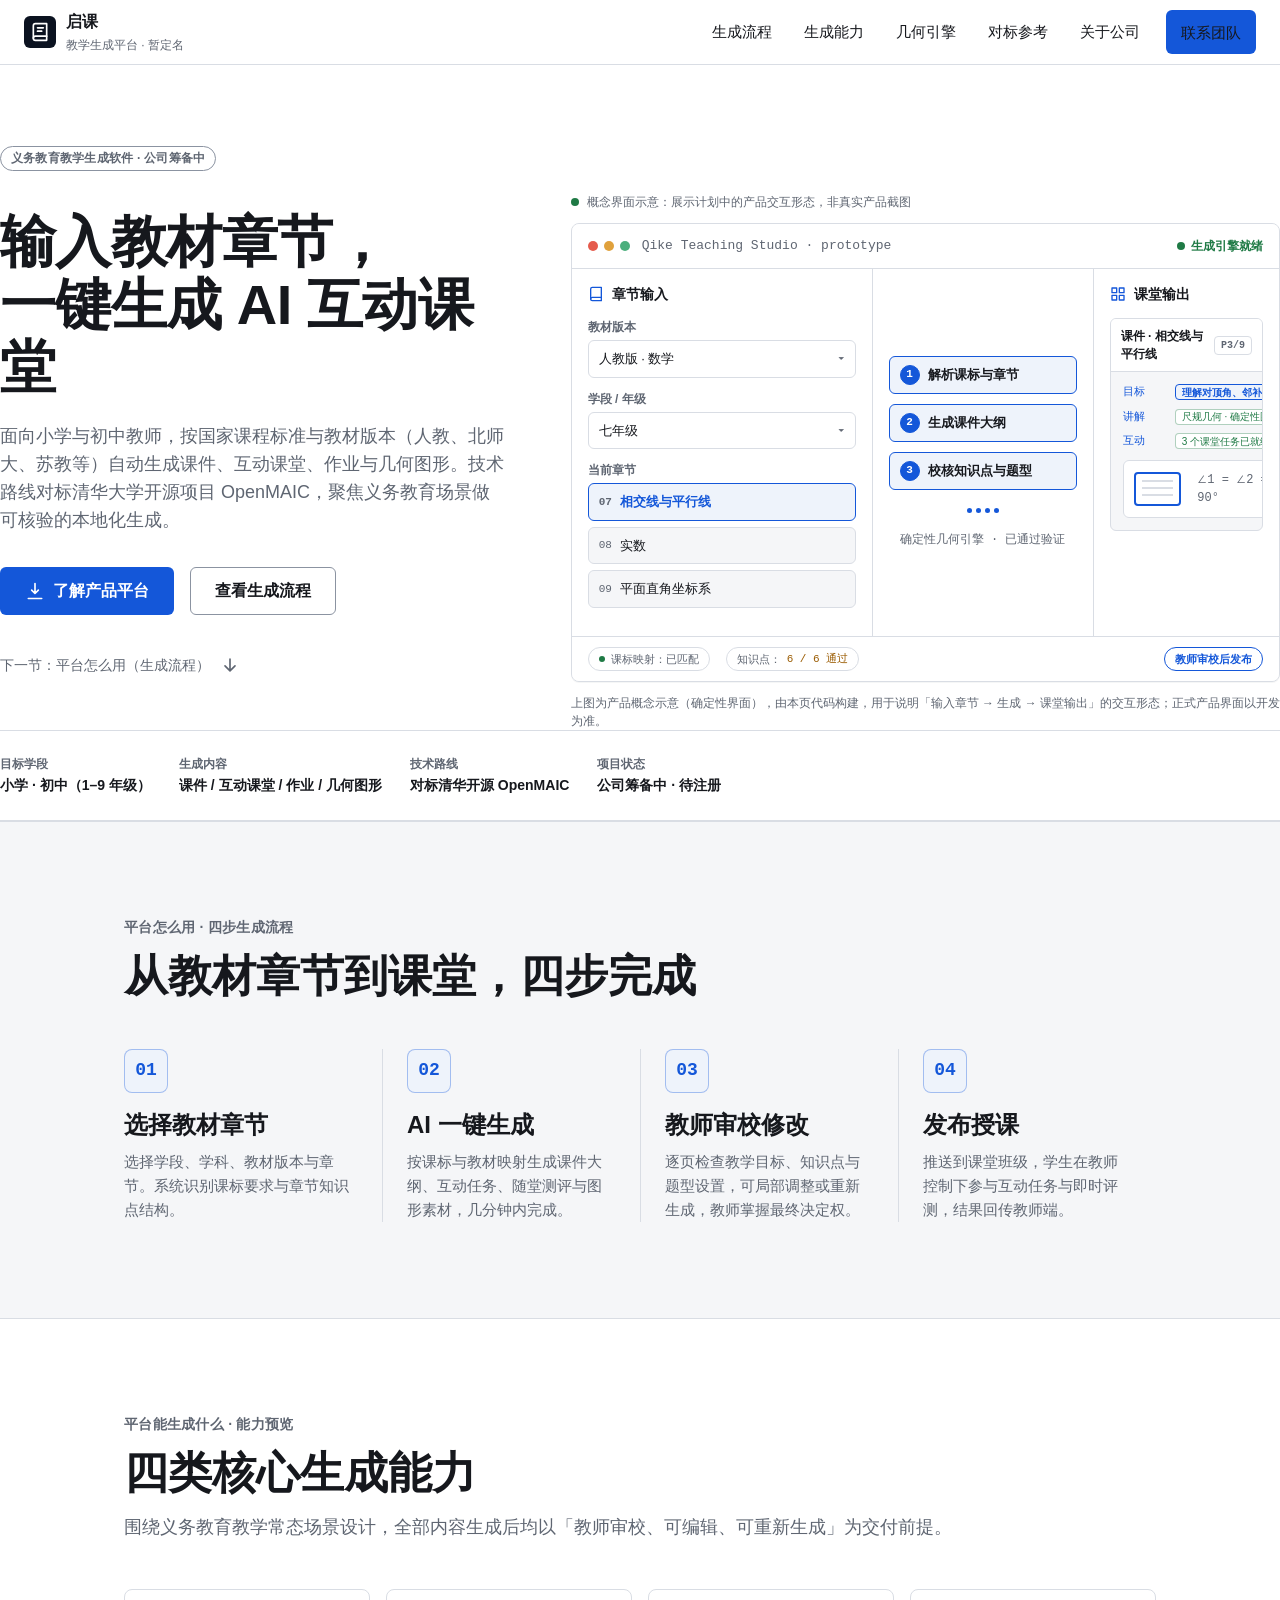
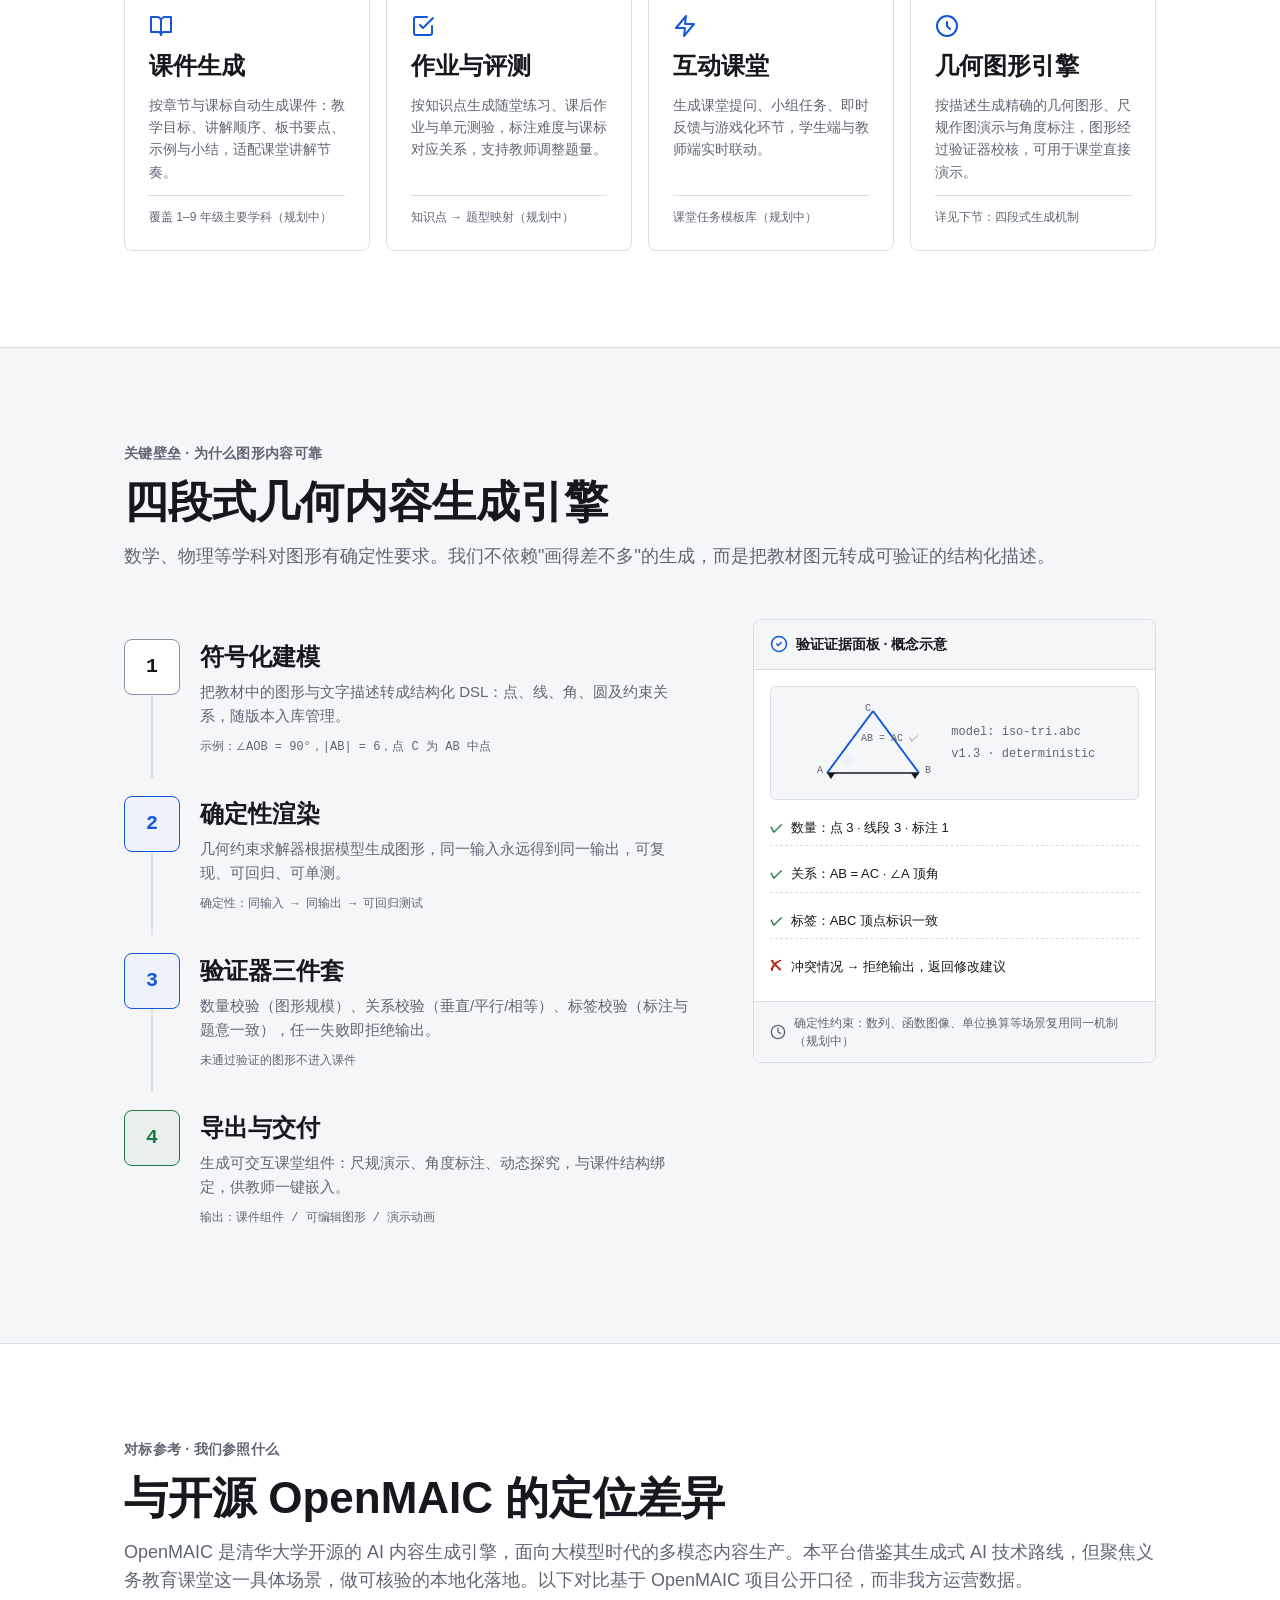
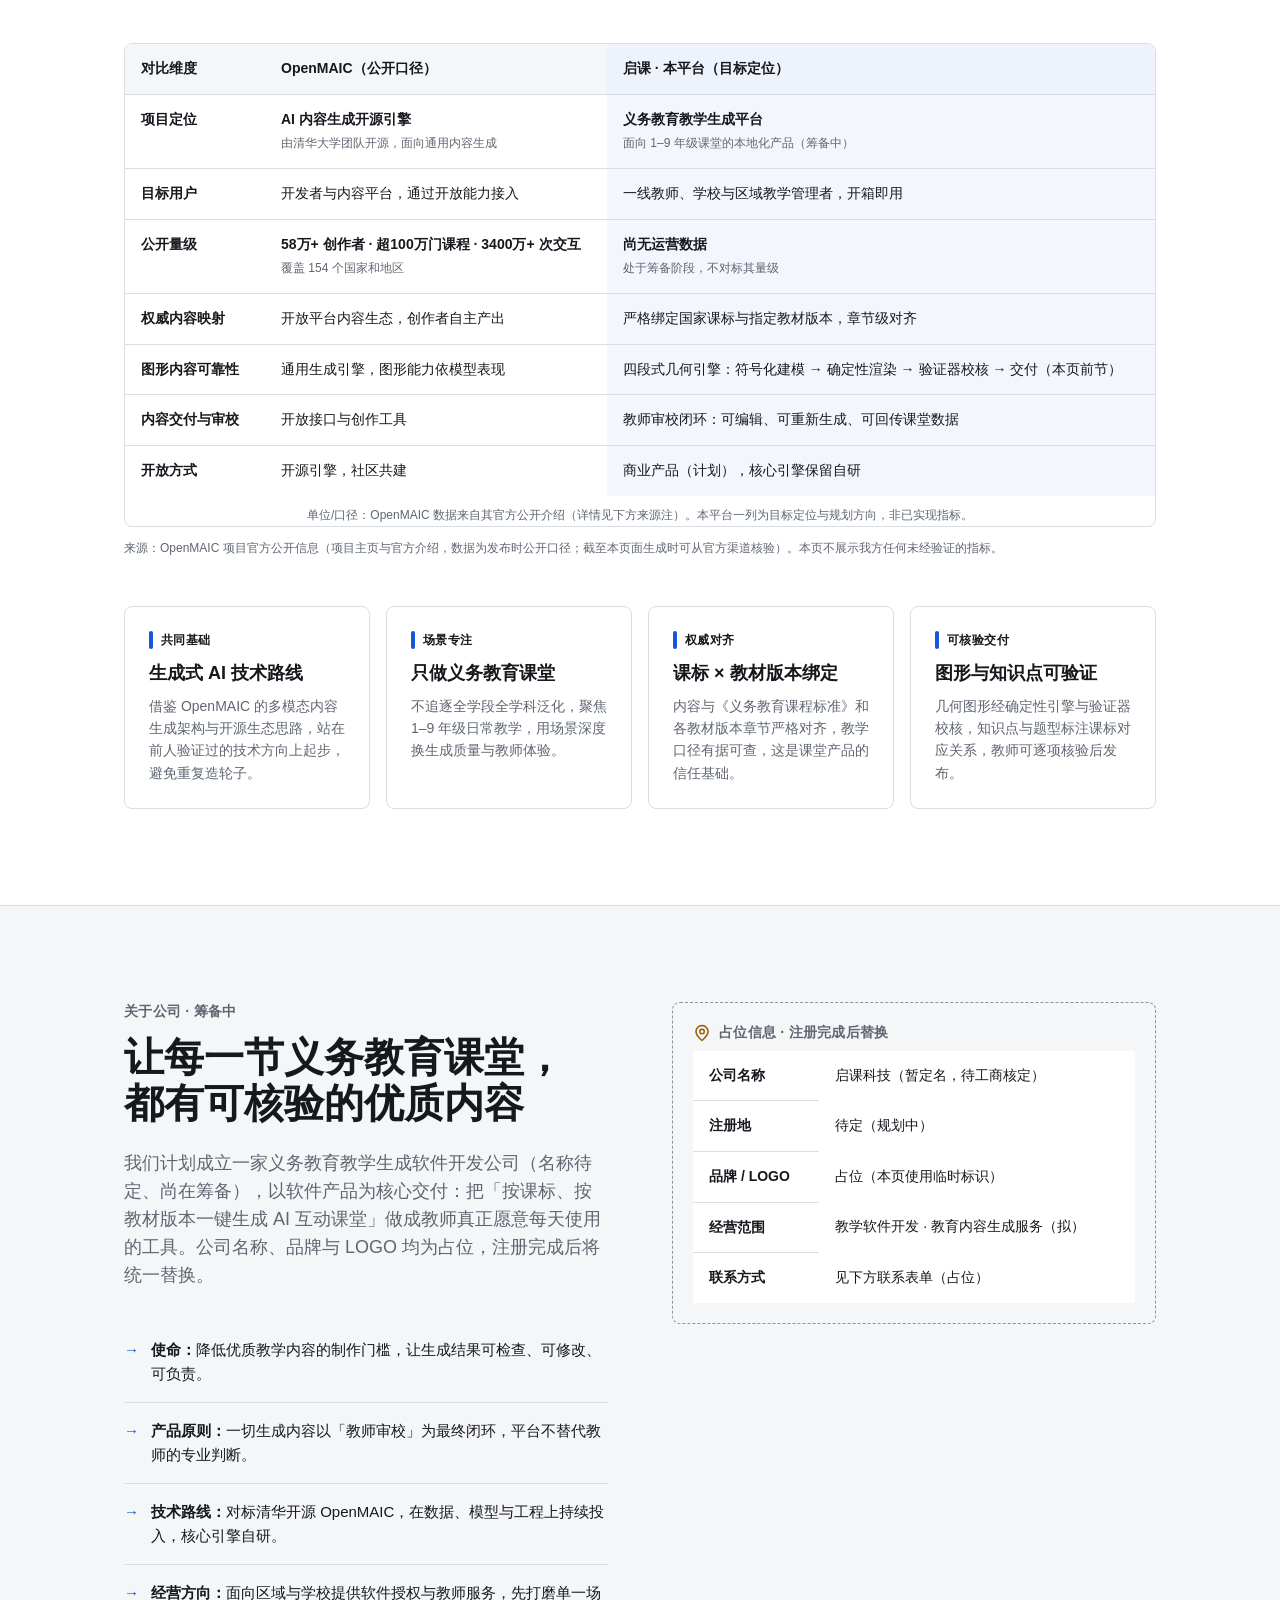
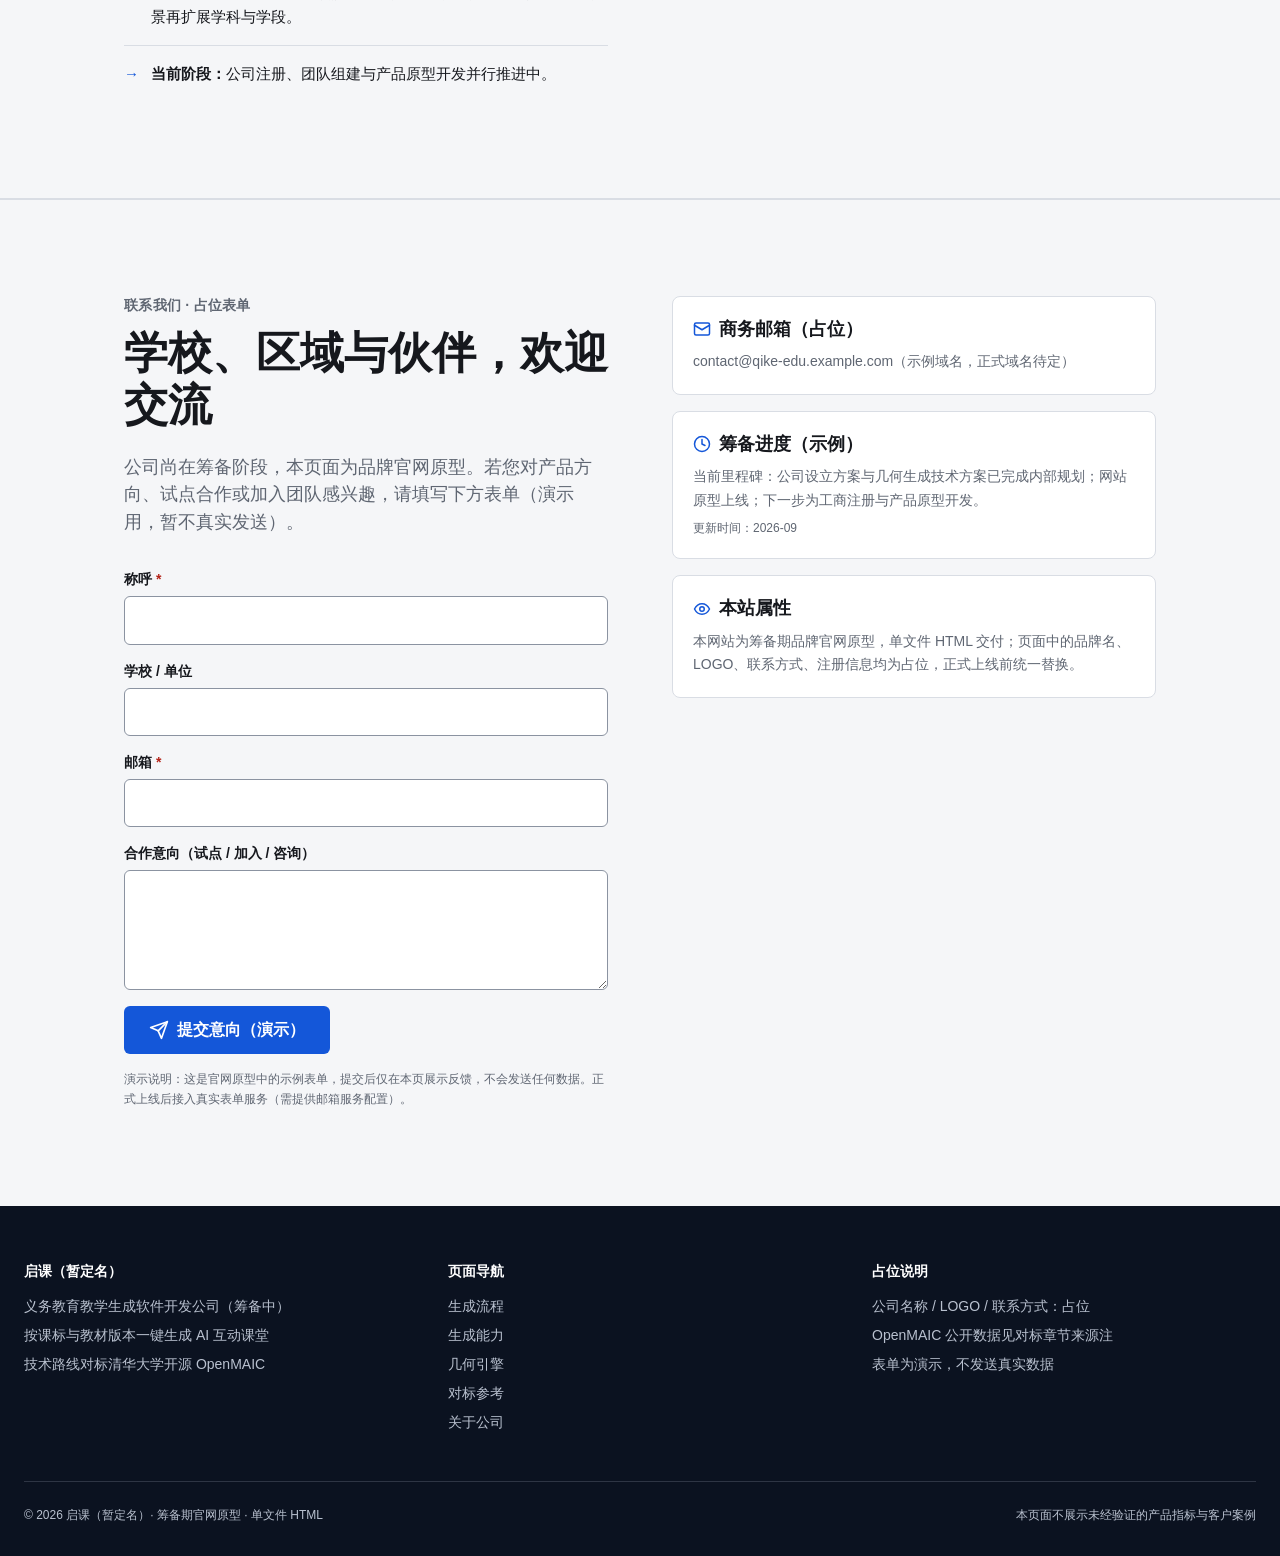
==== index.html @ 5187212c "Add index.html as GitHub Pages entry (website homepage)" ====
<!DOCTYPE html>
<html lang="zh-CN">
<head><meta name="design-suite-artifact-kind" content="website"><meta name="design-suite-delivery-adapter" content="static-export"><meta name="design-suite-delivery-format" content="single-html"><meta name="design-suite-asset-policy" content="inline-base64"><meta name="design-suite-export-mode" content="single-file"><meta name="design-suite-contract-sha256" content="370e5f28b3abedcfe1e6a75d80be99c14decdaf34d7dc1e95ad6c3d7f9c54b37"><script>(function(){var errors=[];window.__DESIGN_SUITE_STATIC_ERRORS__=errors;window.addEventListener("error",function(event){errors.push(event.message||event.type||"error")},true);window.addEventListener("unhandledrejection",function(event){errors.push(String(event.reason||"unhandledrejection"))})})();</script><script data-design-suite-sandbox-shim>(function(){var used=[];window.__DESIGN_SUITE_SANDBOX_VIOLATIONS__=used;function note(api){if(used.indexOf(api)<0)used.push(api)}function memoryStorage(){var map=Object.create(null);function keys(){return Object.keys(map)}return{get length(){return keys().length},key:function(index){var list=keys();return index>=0&&index<list.length?list[index]:null},getItem:function(key){key=String(key);return key in map?map[key]:null},setItem:function(key,value){map[String(key)]=String(value)},removeItem:function(key){delete map[String(key)]},clear:function(){map=Object.create(null)}}}["localStorage","sessionStorage"].forEach(function(name){var store=memoryStorage();try{Object.defineProperty(window,name,{configurable:true,get:function(){note(name);return store}})}catch(error){note(name+":shim-failed")}});var cookie="";try{Object.defineProperty(document,"cookie",{configurable:true,get:function(){note("document.cookie");return cookie},set:function(value){note("document.cookie");var pair=String(value).split(";")[0];if(pair)cookie=cookie?cookie+"; "+pair:pair}})}catch(error){note("document.cookie:shim-failed")}try{Object.defineProperty(window,"indexedDB",{configurable:true,get:function(){note("indexedDB");return null}})}catch(error){note("indexedDB:shim-failed")}})();</script>
<meta charset="utf-8">
<meta name="viewport" content="width=device-width, initial-scale=1">
<meta name="description" content="面向义务教育阶段的教学生成软件公司（筹备中）：按课标与教材版本一键生成 AI 互动课堂与教学内容，对标清华大学开源 OpenMAIC。本页面为公司品牌官网原型。">
<link rel="icon" href="[data-uri]">
<title>启课 · 义务教育教学生成平台（暂定名）</title>
<style>
/* ============================================================
   科技证据风 · Technology Evidence System
   浅色表面 / 深色文字 / 单一行动色 / 4px 刻度 / 圆角<=8px
   ============================================================ */
:root{
  --canvas:#ffffff;
  --canvas-subtle:#f5f6f8;
  --canvas-tint:#eef3fb;
  --canvas-inverse:#0b1220;
  --text:#16181d;
  --text-muted:#5f6672;
  --text-inverse:#ffffff;
  --line:#d9dde4;
  --line-strong:#8b93a1;
  --action:#1457d9;
  --action-hover:#0f47b7;
  --focus:#005fcc;
  --info:#1769aa;
  --success:#1f7a45;
  --danger:#b42318;
  --warning:#9a5b00;
  --reading:720px;
  --content:1080px;
  --wide:1280px;
  --r-sm:4px;
  --r-md:8px;
  --mono:"SFMono-Regular",Consolas,"Liberation Mono",Menlo,monospace;
  --sans:-apple-system,BlinkMacSystemFont,"Segoe UI","PingFang SC","Hiragino Sans GB","Microsoft YaHei","Noto Sans SC",sans-serif;
}
*{box-sizing:border-box;}
html{scroll-behavior:smooth;}
html:focus-within{scroll-behavior:smooth;}
body{
  margin:0;
  font-family:var(--sans);
  font-size:16px;
  line-height:1.5;
  color:var(--text);
  background:var(--canvas);
  letter-spacing:0;
}
body.menu-locked{overflow:hidden;}
img,svg{display:block;max-width:100%;}
a{color:var(--action);text-decoration:underline;text-underline-offset:3px;}
a:hover{color:var(--action-hover);}
:focus-visible{outline:3px solid var(--focus);outline-offset:2px;border-radius:2px;}
.skip-link{
  position:absolute;left:16px;top:-64px;z-index:200;
  background:var(--canvas-inverse);color:var(--text-inverse);
  padding:12px 20px;border-radius:var(--r-sm);
  text-decoration:none;font-size:14px;font-weight:600;
}
.skip-link:focus{top:12px;color:var(--text-inverse);}
.container{width:100%;max-width:var(--content);margin:0 auto;padding:0 24px;}
.container-wide{width:100%;max-width:var(--wide);margin:0 auto;padding:0 24px;}
.container-reading{width:100%;max-width:var(--reading);margin:0 auto;padding:0 24px;}
section{scroll-margin-top:88px;}
.note-tag{
  display:inline-block;font-size:12px;line-height:1.4;font-weight:600;
  color:var(--text-muted);border:1px solid var(--line-strong);
  border-radius:999px;padding:3px 10px;letter-spacing:.02em;
}
h1,h2,h3,h4,p{margin:0;}
h1{font-size:56px;line-height:1.12;font-weight:700;letter-spacing:-.01em;}
h2{font-size:44px;line-height:1.16;font-weight:700;}
h3{font-size:24px;line-height:1.3;font-weight:600;}
h4{font-size:18px;line-height:1.4;font-weight:600;}
.lead{font-size:18px;line-height:1.55;color:var(--text-muted);}
.label{font-size:14px;line-height:1.4;font-weight:600;color:var(--text-muted);letter-spacing:.02em;}
.meta{font-size:14px;line-height:1.5;color:var(--text-muted);}
.footnote{font-size:12px;line-height:1.65;color:var(--text-muted);}
.section-head{margin-bottom:48px;}
.section-head .label{margin-bottom:12px;display:block;}
.btn{
  display:inline-flex;align-items:center;justify-content:center;gap:8px;
  min-height:48px;padding:12px 24px;border-radius:6px;
  font-size:16px;font-weight:600;line-height:1;
  text-decoration:none;cursor:pointer;border:1.5px solid transparent;
  transition:background-color .15s ease,border-color .15s ease,color .15s ease;
}
.btn-primary{background:var(--action);color:#fff;}
.btn-primary:hover{background:var(--action-hover);color:#fff;}
.btn-secondary{
  background:transparent;color:var(--text);border-color:var(--line-strong);
}
.btn-secondary:hover{border-color:var(--text);background:var(--canvas-subtle);color:var(--text);}
.btn:focus-visible{outline:3px solid var(--focus);outline-offset:2px;}
.btn[disabled]{opacity:.55;cursor:not-allowed;}
.icon{width:20px;height:20px;flex:none;}

/* ---------- 全局导航 ---------- */
.site-header{
  position:sticky;top:0;z-index:100;
  background:rgba(255,255,255,.92);
  border-bottom:1px solid var(--line);
  backdrop-filter:saturate(1.4) blur(6px);
}
.nav-row{display:flex;align-items:center;gap:24px;min-height:64px;}
.brand{display:inline-flex;align-items:center;gap:10px;text-decoration:none;color:var(--text);font-weight:700;font-size:16px;}
.brand-mark{width:32px;height:32px;border-radius:6px;background:var(--canvas-inverse);color:#fff;display:inline-flex;align-items:center;justify-content:center;flex:none;}
.brand .dash{display:block;font-size:12px;color:var(--text-muted);font-weight:500;margin-top:2px;}
.nav-links{display:flex;align-items:center;gap:4px;margin-left:auto;}
.nav-links a{
  display:inline-flex;align-items:center;min-height:44px;padding:0 14px;
  color:var(--text);text-decoration:none;font-size:15px;font-weight:500;border-radius:6px;
}
.nav-links a:hover{background:var(--canvas-subtle);color:var(--text);}
.nav-links a.current{color:var(--action);font-weight:600;}
.nav-cta{margin-left:8px;}
.nav-burger{
  display:none;margin-left:auto;width:44px;height:44px;align-items:center;justify-content:center;
  border:1px solid var(--line-strong);border-radius:6px;background:var(--canvas);cursor:pointer;
}
.nav-burger[aria-expanded="true"]{background:var(--canvas-subtle);}

/* ---------- Hero ---------- */
.hero{background:var(--canvas);border-bottom:1px solid var(--line);}
.hero-band{padding:80px 0 24px;}
.hero-kicker{margin-bottom:20px;}
.hero-grid{display:grid;grid-template-columns:minmax(0,5fr) minmax(0,7fr);gap:64px;align-items:start;}
.hero-copy h1{margin:20px 0 24px;}
.hero-copy .lead{max-width:540px;margin-bottom:32px;}
.hero-actions{display:flex;flex-wrap:wrap;gap:16px;margin-bottom:40px;}
.hero-next{
  display:flex;align-items:center;gap:10px;
  color:var(--text-muted);text-decoration:none;font-size:14px;font-weight:500;
}
.hero-next:hover{color:var(--action);}
.hero-next .icon{transition:transform .15s ease;}
.hero-next:hover .icon{transform:translateY(2px);}
.hero-facts{display:flex;flex-wrap:wrap;gap:12px 28px;padding-top:24px;border-top:1px solid var(--line);}
.fact-item .fact-k{font-size:12px;color:var(--text-muted);font-weight:600;}
.fact-item .fact-v{font-size:14px;font-weight:600;margin-top:2px;}

/* ---------- 概念工作台 ---------- */
.product-proof{margin-top:48px;}
.proof-note{
  display:flex;align-items:center;gap:8px;margin-bottom:12px;
  font-size:12px;color:var(--text-muted);
}
.proof-note .dot{width:8px;height:8px;border-radius:50%;background:var(--success);flex:none;}
.workbench{
  border:1px solid var(--line);border-radius:8px;overflow:hidden;
  background:var(--canvas-subtle);box-shadow:0 1px 0 rgba(22,24,29,.04);
}
.wb-titlebar{
  display:flex;align-items:center;gap:12px;padding:12px 16px;
  background:var(--canvas);border-bottom:1px solid var(--line);
}
.wb-dots{display:flex;gap:6px;}
.wb-dots i{width:10px;height:10px;border-radius:50%;background:var(--line);}
.wb-dots i:first-child{background:#e55b4c;}
.wb-dots i:nth-child(2){background:#e0a13c;}
.wb-dots i:nth-child(3){background:#4caf7d;}
.wb-title{font-size:13px;color:var(--text-muted);font-family:var(--mono);}
.wb-status{margin-left:auto;display:inline-flex;align-items:center;gap:6px;font-size:12px;font-weight:600;color:var(--success);}
.wb-status .dot{width:8px;height:8px;border-radius:50%;background:var(--success);}
.wb-body{display:grid;grid-template-columns:minmax(0,300px) minmax(0,220px) minmax(0,1fr);gap:1px;background:var(--line);}
.wb-pane{background:var(--canvas);padding:16px;min-width:0;}
.wb-pane h4{font-size:14px;margin-bottom:14px;display:flex;align-items:center;gap:8px;}
.wb-pane h4 .icon{width:16px;height:16px;color:var(--action);}
.field{margin-bottom:12px;}
.field label{display:block;font-size:12px;font-weight:600;color:var(--text-muted);margin-bottom:4px;}
.field .box{
  display:flex;align-items:center;justify-content:space-between;gap:8px;
  border:1px solid var(--line);border-radius:6px;padding:8px 10px;
  font-size:13px;background:var(--canvas);
}
.field .box .chev{color:var(--text-muted);font-family:var(--mono);}
.list-fill{display:flex;flex-direction:column;gap:6px;}
.list-fill .item{
  border:1px solid var(--line);border-radius:6px;padding:8px 10px;
  font-size:13px;display:flex;align-items:center;gap:8px;background:var(--canvas-subtle);
}
.list-fill .item.active{border-color:var(--action);background:var(--canvas-tint);font-weight:600;color:var(--action);}
.list-fill .item .num{font-family:var(--mono);font-size:11px;color:var(--text-muted);}
.wb-center{display:flex;flex-direction:column;justify-content:center;gap:10px;}
.gen-step{display:flex;align-items:center;gap:8px;font-size:13px;border:1.5px dashed var(--line-strong);border-radius:6px;padding:8px 10px;color:var(--text-muted);}
.gen-step.active{border-style:solid;border-color:var(--action);background:var(--canvas-tint);color:var(--text);font-weight:600;}
.gen-step .k{width:20px;height:20px;border-radius:50%;background:var(--canvas);border:1px solid var(--line-strong);display:inline-flex;align-items:center;justify-content:center;font-size:11px;font-family:var(--mono);flex:none;}
.gen-step.active .k{background:var(--action);border-color:var(--action);color:#fff;}
.gen-pulse{
  display:flex;align-items:center;justify-content:center;gap:4px;padding:8px 0;
}
.gen-pulse i{width:5px;height:5px;border-radius:50%;background:var(--action);animation:pl 1.2s infinite ease-in-out;}
.gen-pulse i:nth-child(2){animation-delay:.15s;}
.gen-pulse i:nth-child(3){animation-delay:.3s;}
.gen-pulse i:nth-child(4){animation-delay:.45s;}
@keyframes pl{0%,80%,100%{opacity:.25;transform:scale(.8);}40%{opacity:1;transform:scale(1.1);}}
.gen-spec{font-size:12px;color:var(--text-muted);display:flex;align-items:center;gap:6px;justify-content:center;font-family:var(--mono);}
.slide-card{border:1px solid var(--line);border-radius:6px;overflow:hidden;background:var(--canvas-subtle);}
.slide-head{display:flex;align-items:center;gap:8px;padding:8px 10px;border-bottom:1px solid var(--line);background:var(--canvas);font-size:12px;font-weight:600;}
.slide-head .tag{font-size:10px;font-family:var(--mono);color:var(--text-muted);border:1px solid var(--line);border-radius:4px;padding:1px 6px;margin-left:auto;}
.slide-body{padding:12px;display:grid;gap:8px;}
.slide-row{display:flex;align-items:center;gap:8px;font-size:12px;}
.slide-row .p{font-family:var(--mono);font-size:11px;color:var(--action);width:44px;flex:none;}
.slide-bar{flex:1;height:16px;border-radius:4px;display:flex;align-items:center;padding:0 6px;font-size:10px;color:var(--text-muted);border:1px solid var(--line);background:var(--canvas);overflow:hidden;white-space:nowrap;text-overflow:ellipsis;}
.slide-bar.ok{color:var(--success);border-color:rgba(31,122,69,.35);}
.slide-bar.act{border-color:var(--action);color:var(--action);font-weight:600;background:var(--canvas-tint);}
.slide-fig{margin-top:2px;border:1px solid var(--line);background:var(--canvas);border-radius:6px;padding:10px;display:flex;align-items:center;justify-content:center;gap:16px;}
.slide-fig .prim{width:52px;height:34px;border:2px solid var(--action);border-radius:4px;position:relative;}
.slide-fig .prim::after{content:"";position:absolute;left:6px;top:6px;right:6px;height:2px;background:var(--line);box-shadow:0 7px 0 var(--line),0 14px 0 var(--line);}
.slide-fig .angle{color:var(--text-muted);font-size:12px;font-family:var(--mono);}
.wb-foot{
  display:flex;align-items:center;gap:16px;padding:10px 16px;background:var(--canvas);
  border-top:1px solid var(--line);font-size:12px;color:var(--text-muted);
}
.wb-foot .pill{display:inline-flex;align-items:center;gap:6px;border:1px solid var(--line);border-radius:999px;padding:3px 10px;font-size:11px;}
.wb-foot .pill .ok-dot{width:6px;height:6px;border-radius:50%;background:var(--success);}
.wb-foot .pill .warn{color:var(--warning);font-family:var(--mono);}
.wb-foot .grow{flex:1;}
.proof-caption{margin-top:12px;font-size:12px;color:var(--text-muted);}

/* ---------- 通用 band ---------- */
.band{padding:96px 0;}
.band-subtle{background:var(--canvas-subtle);border-top:1px solid var(--line);border-bottom:1px solid var(--line);}
.band-inverse{background:var(--canvas-inverse);color:var(--text-inverse);}
.band-inverse .label,.band-inverse .meta,.band-inverse .lead,.band-inverse .footnote{color:#b9c1cf;}
.band-inverse h2{color:#fff;}

/* ---------- 工作流 ---------- */
.steps{display:grid;grid-template-columns:repeat(4,minmax(0,1fr));gap:0;counter-reset:step;}
.step{
  position:relative;padding:0 24px;border-left:1px solid var(--line);
}
.step:first-child{border-left:none;padding-left:0;}
.step .step-num{
  display:inline-flex;align-items:center;justify-content:center;
  width:44px;height:44px;border-radius:8px;background:var(--canvas-tint);
  border:1px solid rgba(20,87,217,.35);color:var(--action);
  font-size:18px;font-weight:700;font-family:var(--mono);margin-bottom:16px;
}
.step h3{margin:0 0 10px;}
.step p{margin:0;color:var(--text-muted);font-size:15px;line-height:1.6;}
.step-arrow{display:none;}

/* ---------- 能力卡 ---------- */
.cards{display:grid;grid-template-columns:repeat(4,minmax(0,1fr));gap:16px;}
.card{
  border:1px solid var(--line);border-radius:8px;background:var(--canvas);
  padding:24px;display:flex;flex-direction:column;gap:12px;
}
.card .icon{width:24px;height:24px;color:var(--action);}
.card h3{margin:0;}
.card p{margin:0;font-size:14px;line-height:1.6;color:var(--text-muted);flex:1;}
.card .card-meta{font-size:12px;color:var(--text-muted);border-top:1px solid var(--line);padding-top:12px;}

/* ---------- 几何引擎 ---------- */
.engine-grid{display:grid;grid-template-columns:minmax(0,7fr) minmax(0,5fr);gap:64px;align-items:start;}
.pipeline{display:flex;flex-direction:column;gap:0;}
.pipe{
  position:relative;display:grid;grid-template-columns:56px minmax(0,1fr);gap:20px;
  padding:20px 0;
}
.pipe::before{content:"";position:absolute;left:27px;top:56px;bottom:-2px;width:2px;background:var(--line);}
.pipe:last-child::before{display:none;}
.pipe .pn{
  width:56px;height:56px;border-radius:8px;background:var(--canvas);
  border:1.5px solid var(--line-strong);display:inline-flex;align-items:center;justify-content:center;
  font-size:20px;font-weight:700;font-family:var(--mono);color:var(--text);z-index:1;
}
.pipe .pn.ok{border-color:var(--success);color:var(--success);background:rgba(31,122,69,.06);}
.pipe .pn.sys{border-color:var(--action);color:var(--action);background:var(--canvas-tint);}
.pipe h3{margin:2px 0 8px;}
.pipe p{margin:0;color:var(--text-muted);font-size:15px;line-height:1.6;max-width:520px;}
.pipe .pipe-meta{margin-top:10px;font-size:12px;color:var(--text-muted);font-family:var(--mono);}
.evidence-panel{
  border:1px solid var(--line);border-radius:8px;overflow:hidden;background:var(--canvas);
}
.evidence-panel .ep-head{
  display:flex;align-items:center;gap:8px;padding:14px 16px;border-bottom:1px solid var(--line);
  background:var(--canvas-subtle);font-size:14px;font-weight:600;
}
.evidence-panel .ep-head .icon{width:18px;height:18px;color:var(--action);}
.ep-body{padding:16px;display:flex;flex-direction:column;gap:10px;}
.geo-demo{border:1px solid var(--line);border-radius:6px;background:var(--canvas-subtle);padding:14px;display:flex;align-items:center;justify-content:center;gap:18px;}
.geo-demo svg{flex:none;}
.geo-meta{font-family:var(--mono);font-size:12px;color:var(--text-muted);display:flex;flex-direction:column;gap:4px;}
.geo-check{display:flex;align-items:center;gap:8px;font-size:13px;padding:8px 0;border-bottom:1px dashed var(--line);}
.geo-check:last-child{border-bottom:none;}
.geo-check .ok{color:var(--success);font-weight:700;flex:none;}
.geo-check .ko{color:var(--danger);font-weight:700;flex:none;}
.ep-foot{padding:12px 16px;border-top:1px solid var(--line);background:var(--canvas-subtle);font-size:12px;color:var(--text-muted);display:flex;align-items:center;gap:8px;}

/* ---------- 基准对比 ---------- */
.compare-wrap{overflow-x:auto;border:1px solid var(--line);border-radius:8px;}
.compare{width:100%;border-collapse:collapse;min-width:860px;background:var(--canvas);}
.compare th,.compare td{
  padding:14px 16px;text-align:left;vertical-align:top;
  border-bottom:1px solid var(--line);font-size:14px;line-height:1.55;
}
.compare thead th{background:var(--canvas-subtle);font-weight:600;font-size:14px;}
.compare thead th.col-diff{background:var(--canvas-tint);}
.compare td.dim{font-weight:600;color:var(--text);width:140px;background:var(--canvas-subtle);}
.compare tbody tr:last-child th,.compare tbody tr:last-child td{border-bottom:none;}
.compare td.col-diff{background:rgba(20,87,217,.05);}
.compare .cmp-name{display:block;font-weight:600;margin-bottom:2px;}
.compare .cmp-tag{font-size:12px;color:var(--text-muted);font-weight:500;}
.scroll-hint{display:none;font-size:12px;color:var(--text-muted);margin-top:10px;}
.compare-src{margin-top:12px;}

/* ---------- 差异化四列 ---------- */
.diff-grid{display:grid;grid-template-columns:repeat(4,minmax(0,1fr));gap:16px;margin-top:48px;}
.diff-card{border:1px solid var(--line);border-radius:8px;padding:24px;background:var(--canvas);}
.diff-card .diff-k{font-size:12px;font-weight:700;letter-spacing:.04em;margin-bottom:12px;display:flex;align-items:center;gap:8px;}
.diff-card .diff-k .bar{width:4px;height:18px;border-radius:2px;background:var(--action);}
.diff-card h4{margin:0 0 8px;}
.diff-card p{margin:0;font-size:14px;line-height:1.6;color:var(--text-muted);}

/* ---------- 公司 band ---------- */
.company-band{padding:96px 0;}
.company-grid{display:grid;grid-template-columns:minmax(0,6fr) minmax(0,6fr);gap:64px;}
.company-copy .lead{margin-bottom:32px;}
.pill-list{list-style:none;margin:0;padding:0;display:flex;flex-direction:column;gap:0;}
.pill-list li{
  display:flex;gap:12px;padding:16px 0;border-bottom:1px solid var(--line);
  font-size:15px;line-height:1.6;
}
.pill-list li:last-child{border-bottom:none;}
.pill-list .mark{color:var(--action);font-weight:700;flex:none;}
.pill-list b{font-weight:600;}
.place-box{border:1px dashed var(--line-strong);border-radius:8px;padding:20px;background:var(--canvas-subtle);}
.place-box .label{margin-bottom:8px;display:flex;align-items:center;gap:8px;}
.place-box .icon{width:18px;height:18px;color:var(--warning);}

/* ---------- 联系 ---------- */
.contact-band{background:var(--canvas-subtle);border-top:1px solid var(--line);}
.contact-grid{display:grid;grid-template-columns:minmax(0,6fr) minmax(0,6fr);gap:64px;align-items:start;}
.form{display:flex;flex-direction:column;gap:16px;}
.f-group{display:flex;flex-direction:column;gap:6px;}
.f-group label{font-size:14px;font-weight:600;}
.f-group .req{color:var(--danger);}
.f-group input,.f-group textarea{
  width:100%;font-family:var(--sans);font-size:16px;line-height:1.4;
  padding:12px 14px;border:1.5px solid var(--line-strong);border-radius:6px;
  background:var(--canvas);color:var(--text);min-height:48px;
}
.f-group textarea{min-height:120px;resize:vertical;}
.f-group input:focus,.f-group textarea:focus{outline:none;border-color:var(--focus);box-shadow:0 0 0 3px rgba(0,95,204,.18);}
.f-group .err-msg{display:none;font-size:13px;color:var(--danger);}
.f-group.invalid input,.f-group.invalid textarea{border-color:var(--danger);}
.f-group.invalid .err-msg{display:block;}
.form-status[role="status"]{display:none;padding:14px 16px;border-radius:6px;font-size:14px;font-weight:600;}
.form-status.ok{display:block;background:rgba(31,122,69,.08);border:1px solid rgba(31,122,69,.4);color:var(--success);}
.form-status.err{display:block;background:rgba(180,35,24,.07);border:1px solid rgba(180,35,24,.4);color:var(--danger);}
.contact-aside{display:flex;flex-direction:column;gap:16px;}
.contact-card{border:1px solid var(--line);border-radius:8px;padding:20px;background:var(--canvas);}
.contact-card h4{margin:0 0 8px;display:flex;align-items:center;gap:8px;}
.contact-card .icon{width:18px;height:18px;color:var(--action);}
.contact-card p{margin:0;font-size:14px;color:var(--text-muted);line-height:1.7;}
.contact-card .mono{font-family:var(--mono);color:var(--text);}

/* ---------- footer ---------- */
.site-footer{background:var(--canvas-inverse);color:#b9c1cf;padding:56px 0 32px;font-size:14px;}
.site-footer .f-grid{display:grid;grid-template-columns:repeat(3,minmax(0,1fr));gap:40px;}
.site-footer h4{color:#fff;margin:0 0 14px;font-size:14px;}
.site-footer ul{list-style:none;margin:0;padding:0;display:flex;flex-direction:column;gap:8px;}
.site-footer a{color:#b9c1cf;text-decoration:none;}
.site-footer a:hover{color:#fff;}
.f-bottom{margin-top:48px;padding-top:24px;border-top:1px solid rgba(185,193,207,.2);display:flex;flex-wrap:wrap;gap:12px;justify-content:space-between;font-size:12px;}

/* ---------- 移动菜单 ---------- */
.mobile-menu{
  display:none;position:fixed;inset:64px 0 0 0;z-index:120;
  background:var(--canvas);border-top:1px solid var(--line);
  overflow-y:auto;padding:24px;
}
.mobile-menu.open{display:grid;gap:4px;align-content:start;}
.mobile-menu a{
  display:flex;align-items:center;min-height:48px;padding:0 12px;border-radius:6px;
  font-size:17px;font-weight:600;color:var(--text);text-decoration:none;
}
.mobile-menu a:hover{background:var(--canvas-subtle);}
.mobile-menu .m-cta{margin-top:16px;}

/* ---------- 媒体查询 ---------- */
@media (max-width:1024px){
  .hero-grid{grid-template-columns:1fr;gap:40px;}
  .engine-grid{grid-template-columns:1fr;gap:40px;}
  .company-grid,.contact-grid{grid-template-columns:1fr;gap:48px;}
  .steps{grid-template-columns:repeat(2,minmax(0,1fr));row-gap:40px;}
  .step:nth-child(3){border-left:none;padding-left:0;}
  .cards{grid-template-columns:repeat(2,minmax(0,1fr));}
  .diff-grid{grid-template-columns:repeat(2,minmax(0,1fr));}
}
@media (max-width:767px){
  h1{font-size:40px;line-height:1.15;}
  h2{font-size:32px;line-height:1.2;}
  h3{font-size:20px;}
  .lead{font-size:17px;}
  .band{padding:72px 0;}
  .container,.container-wide{padding:0 20px;}
  .hero-band{padding:56px 0 0;}
  .hero-actions{flex-direction:column;align-items:stretch;}
  .hero-actions .btn{justify-content:center;}
  .nav-links{display:none;}
  .nav-burger{display:inline-flex;}
  .wb-body{grid-template-columns:1fr;}
  .wb-center{flex-direction:row;flex-wrap:wrap;justify-content:flex-start;}
  .gen-step{flex:1 1 46%;}
  .steps{grid-template-columns:1fr;row-gap:0;}
  .step{border-left:none;border-top:1px solid var(--line);padding:24px 0 0;margin-top:8px;}
  .step:first-child{border-top:none;margin-top:0;padding-top:0;}
  .step .step-num{width:40px;height:40px;font-size:16px;margin-bottom:12px;}
  .cards{grid-template-columns:1fr;}
  .diff-grid{grid-template-columns:1fr;margin-top:40px;}
  .scroll-hint{display:flex;align-items:center;gap:6px;}
  .compare th,.compare td{padding:12px;font-size:13px;}
  .compare td.dim{width:110px;}
  .contact-grid{gap:40px;}
  .site-footer .f-grid{grid-template-columns:1fr;gap:28px;}
}
@media (min-width:2560px){
  body{zoom:1.08;}
}
@media (prefers-reduced-motion:reduce){
  html{scroll-behavior:auto;}
  *,*::before,*::after{animation:none!important;transition:none!important;}
}
</style>
</head>
<body>
<a class="skip-link" href="#main">跳到主要内容</a>

<!-- ======================= 导航 ======================= -->
<header class="site-header">
  <div class="container-wide nav-row">
    <a class="brand" href="#hero" aria-label="启课（暂定品牌名）首页">
      <span class="brand-mark" aria-hidden="true">
        <svg width="20" height="20" viewBox="0 0 24 24" fill="none" stroke="currentColor" stroke-width="2" stroke-linecap="round" stroke-linejoin="round"><path d="M4 19.5A2.5 2.5 0 0 1 6.5 17H20"/><path d="M6.5 2H20v20H6.5A2.5 2.5 0 0 1 4 19.5v-15A2.5 2.5 0 0 1 6.5 2z"/><path d="M9 7h7M9 11h5"/></svg>
      </span>
      <span>启课<span class="dash">教学生成平台 · 暂定名</span></span>
    </a>
    <nav class="nav-links" aria-label="主导航">
      <a href="#workflow">生成流程</a>
      <a href="#capabilities">生成能力</a>
      <a href="#geometry-engine">几何引擎</a>
      <a href="#benchmark">对标参考</a>
      <a href="#company">关于公司</a>
      <a class="btn btn-primary nav-cta" href="#contact">联系团队</a>
    </nav>
    <button class="nav-burger" id="nav-burger" aria-expanded="false" aria-controls="mobile-menu" aria-label="打开菜单">
      <svg width="22" height="22" viewBox="0 0 24 24" fill="none" stroke="currentColor" stroke-width="2" stroke-linecap="round"><path d="M4 7h16M4 12h16M4 17h16"/></svg>
    </button>
  </div>
</header>

<nav class="mobile-menu" id="mobile-menu" aria-label="移动端主导航" hidden>
  <a href="#workflow">生成流程</a>
  <a href="#capabilities">生成能力</a>
  <a href="#geometry-engine">几何引擎</a>
  <a href="#benchmark">对标参考</a>
  <a href="#company">关于公司</a>
  <a class="btn btn-primary m-cta" href="#contact">联系团队</a>
</nav>

<main id="main">
<!-- ======================= 1. Hero ======================= -->
<section class="hero" id="hero" aria-labelledby="hero-title">
  <div class="container-wide hero-band">
    <div class="hero-grid">
      <div class="hero-copy">
        <span class="note-tag hero-kicker">义务教育教学生成软件 · 公司筹备中</span>
        <h1 id="hero-title">输入教材章节，<br>一键生成 AI 互动课堂</h1>
        <p class="lead">面向小学与初中教师，按国家课程标准与教材版本（人教、北师大、苏教等）自动生成课件、互动课堂、作业与几何图形。技术路线对标清华大学开源项目 OpenMAIC，聚焦义务教育场景做可核验的本地化生成。</p>
        <div class="hero-actions">
          <a class="btn btn-primary" href="#capabilities">
            <svg class="icon" viewBox="0 0 24 24" fill="none" stroke="currentColor" stroke-width="2" stroke-linecap="round" stroke-linejoin="round" aria-hidden="true"><path d="M12 3v12m0 0l-4-4m4 4l4-4"/><path d="M4 21h16"/></svg>
            了解产品平台
          </a>
          <a class="btn btn-secondary" href="#workflow">查看生成流程</a>
        </div>
        <a class="hero-next" href="#workflow">
          下一节：平台怎么用（生成流程）
          <svg class="icon" viewBox="0 0 24 24" fill="none" stroke="currentColor" stroke-width="2" stroke-linecap="round" stroke-linejoin="round" aria-hidden="true"><path d="M12 5v14m0 0l-6-6m6 6l6-6"/></svg>
        </a>
      </div>
      <div class="product-proof">
        <p class="proof-note"><span class="dot" aria-hidden="true"></span>概念界面示意：展示计划中的产品交互形态，非真实产品截图</p>
        <div class="workbench" role="img" aria-label="概念界面示意：选择教材章节后一键生成课堂内容，分为章节输入、AI 生成、课堂输出三个面板">
          <div class="wb-titlebar">
            <span class="wb-dots" aria-hidden="true"><i></i><i></i><i></i></span>
            <span class="wb-title">Qike Teaching Studio · prototype</span>
            <span class="wb-status"><span class="dot" aria-hidden="true"></span>生成引擎就绪</span>
          </div>
          <div class="wb-body">
            <!-- 输入面板 -->
            <div class="wb-pane">
              <h4><svg class="icon" viewBox="0 0 24 24" fill="none" stroke="currentColor" stroke-width="2" stroke-linecap="round" stroke-linejoin="round" aria-hidden="true"><path d="M4 19.5A2.5 2.5 0 0 1 6.5 17H20"/><path d="M6.5 2H20v20H6.5A2.5 2.5 0 0 1 4 19.5v-15A2.5 2.5 0 0 1 6.5 2z"/></svg>章节输入</h4>
              <div class="field">
                <label for="demo-version">教材版本</label>
                <div class="box" id="demo-version">人教版 · 数学 <span class="chev">▾</span></div>
              </div>
              <div class="field">
                <label>学段 / 年级</label>
                <div class="box">七年级 <span class="chev">▾</span></div>
              </div>
              <div class="field">
                <label>当前章节</label>
                <div class="list-fill">
                  <span class="item active"><span class="num">07</span>相交线与平行线</span>
                  <span class="item"><span class="num">08</span>实数</span>
                  <span class="item"><span class="num">09</span>平面直角坐标系</span>
                </div>
              </div>
            </div>
            <!-- 生成面板 -->
            <div class="wb-pane wb-center">
              <div class="gen-step active"><span class="k" aria-hidden="true">1</span>解析课标与章节</div>
              <div class="gen-step active"><span class="k" aria-hidden="true">2</span>生成课件大纲</div>
              <div class="gen-step active"><span class="k" aria-hidden="true">3</span>校核知识点与题型</div>
              <div class="gen-pulse" aria-hidden="true"><i></i><i></i><i></i><i></i></div>
              <div class="gen-spec">确定性几何引擎 · 已通过验证</div>
            </div>
            <!-- 输出面板 -->
            <div class="wb-pane">
              <h4><svg class="icon" viewBox="0 0 24 24" fill="none" stroke="currentColor" stroke-width="2" stroke-linecap="round" stroke-linejoin="round" aria-hidden="true"><path d="M3 3h7v7H3zM14 3h7v7h-7zM14 14h7v7h-7zM3 14h7v7H3z"/></svg>课堂输出</h4>
              <div class="slide-card">
                <div class="slide-head">课件 · 相交线与平行线 <span class="tag">P3/9</span></div>
                <div class="slide-body">
                  <div class="slide-row"><span class="p">目标</span><span class="slide-bar act">理解对顶角、邻补角概念</span></div>
                  <div class="slide-row"><span class="p">讲解</span><span class="slide-bar ok">尺规几何 · 确定性图形</span></div>
                  <div class="slide-row"><span class="p">互动</span><span class="slide-bar ok">3 个课堂任务已就绪</span></div>
                  <div class="slide-fig" aria-label="几何图形示例：带直角的三角形与角度标注">
                    <span class="prim" aria-hidden="true"></span>
                    <span class="angle">∠1 = ∠2 = 90°</span>
                  </div>
                </div>
              </div>
            </div>
          </div>
          <div class="wb-foot">
            <span class="pill"><span class="ok-dot" aria-hidden="true"></span>课标映射：已匹配</span>
            <span class="pill">知识点：<span class="warn">6 / 6 通过</span></span>
            <span class="grow"></span>
            <span class="pill" style="border-color:var(--action);color:var(--action);font-weight:600;">教师审校后发布</span>
          </div>
        </div>
        <p class="proof-caption">上图为产品概念示意（确定性界面），由本页代码构建，用于说明「输入章节 → 生成 → 课堂输出」的交互形态；正式产品界面以开发为准。</p>
      </div>
    </div>
    <div class="hero-facts">
      <div class="fact-item"><div class="fact-k">目标学段</div><div class="fact-v">小学 · 初中（1–9 年级）</div></div>
      <div class="fact-item"><div class="fact-k">生成内容</div><div class="fact-v">课件 / 互动课堂 / 作业 / 几何图形</div></div>
      <div class="fact-item"><div class="fact-k">技术路线</div><div class="fact-v">对标清华开源 OpenMAIC</div></div>
      <div class="fact-item"><div class="fact-k">项目状态</div><div class="fact-v">公司筹备中 · 待注册</div></div>
    </div>
  </div>
</section>

<!-- ======================= 2. 工作流 ======================= -->
<section class="band band-subtle" id="workflow" aria-labelledby="wf-title">
  <div class="container">
    <div class="section-head">
      <span class="label">平台怎么用 · 四步生成流程</span>
      <h2 id="wf-title">从教材章节到课堂，四步完成</h2>
    </div>
    <div class="steps">
      <div class="step">
        <span class="step-num" aria-hidden="true">01</span>
        <h3>选择教材章节</h3>
        <p>选择学段、学科、教材版本与章节。系统识别课标要求与章节知识点结构。</p>
      </div>
      <div class="step">
        <span class="step-num" aria-hidden="true">02</span>
        <h3>AI 一键生成</h3>
        <p>按课标与教材映射生成课件大纲、互动任务、随堂测评与图形素材，几分钟内完成。</p>
      </div>
      <div class="step">
        <span class="step-num" aria-hidden="true">03</span>
        <h3>教师审校修改</h3>
        <p>逐页检查教学目标、知识点与题型设置，可局部调整或重新生成，教师掌握最终决定权。</p>
      </div>
      <div class="step">
        <span class="step-num" aria-hidden="true">04</span>
        <h3>发布授课</h3>
        <p>推送到课堂班级，学生在教师控制下参与互动任务与即时评测，结果回传教师端。</p>
      </div>
    </div>
  </div>
</section>

<!-- ======================= 3. 能力 ======================= -->
<section class="band" id="capabilities" aria-labelledby="cap-title">
  <div class="container">
    <div class="section-head">
      <span class="label">平台能生成什么 · 能力预览</span>
      <h2 id="cap-title">四类核心生成能力</h2>
      <p class="lead" style="margin-top:16px;">围绕义务教育教学常态场景设计，全部内容生成后均以「教师审校、可编辑、可重新生成」为交付前提。</p>
    </div>
    <div class="cards">
      <article class="card">
        <svg class="icon" viewBox="0 0 24 24" fill="none" stroke="currentColor" stroke-width="2" stroke-linecap="round" stroke-linejoin="round" aria-hidden="true"><path d="M2 3h6a4 4 0 0 1 4 4v14a3 3 0 0 0-3-3H2z"/><path d="M22 3h-6a4 4 0 0 0-4 4v14a3 3 0 0 1 3-3h7z"/></svg>
        <h3>课件生成</h3>
        <p>按章节与课标自动生成课件：教学目标、讲解顺序、板书要点、示例与小结，适配课堂讲解节奏。</p>
        <div class="card-meta">覆盖 1–9 年级主要学科（规划中）</div>
      </article>
      <article class="card">
        <svg class="icon" viewBox="0 0 24 24" fill="none" stroke="currentColor" stroke-width="2" stroke-linecap="round" stroke-linejoin="round" aria-hidden="true"><path d="M9 11l3 3L22 4"/><path d="M21 12v7a2 2 0 0 1-2 2H5a2 2 0 0 1-2-2V5a2 2 0 0 1 2-2h11"/></svg>
        <h3>作业与评测</h3>
        <p>按知识点生成随堂练习、课后作业与单元测验，标注难度与课标对应关系，支持教师调整题量。</p>
        <div class="card-meta">知识点 → 题型映射（规划中）</div>
      </article>
      <article class="card">
        <svg class="icon" viewBox="0 0 24 24" fill="none" stroke="currentColor" stroke-width="2" stroke-linecap="round" stroke-linejoin="round" aria-hidden="true"><path d="M13 2L3 14h9l-1 8 10-12h-9l1-8z"/></svg>
        <h3>互动课堂</h3>
        <p>生成课堂提问、小组任务、即时反馈与游戏化环节，学生端与教师端实时联动。</p>
        <div class="card-meta">课堂任务模板库（规划中）</div>
      </article>
      <article class="card">
        <svg class="icon" viewBox="0 0 24 24" fill="none" stroke="currentColor" stroke-width="2" stroke-linecap="round" stroke-linejoin="round" aria-hidden="true"><path d="M12 22a10 10 0 1 1 0-20 10 10 0 0 1 0 20z"/><path d="M12 8v4l3 3"/></svg>
        <h3>几何图形引擎</h3>
        <p>按描述生成精确的几何图形、尺规作图演示与角度标注，图形经过验证器校核，可用于课堂直接演示。</p>
        <div class="card-meta">详见下节：四段式生成机制</div>
      </article>
    </div>
  </div>
</section>

<!-- ======================= 4. 几何引擎 ======================= -->
<section class="band band-subtle" id="geometry-engine" aria-labelledby="geo-title">
  <div class="container">
    <div class="section-head">
      <span class="label">关键壁垒 · 为什么图形内容可靠</span>
      <h2 id="geo-title">四段式几何内容生成引擎</h2>
      <p class="lead" style="margin-top:16px;">数学、物理等学科对图形有确定性要求。我们不依赖"画得差不多"的生成，而是把教材图元转成可验证的结构化描述。</p>
    </div>
    <div class="engine-grid">
      <div class="pipeline">
        <div class="pipe">
          <span class="pn" aria-hidden="true">1</span>
          <div>
            <h3>符号化建模</h3>
            <p>把教材中的图形与文字描述转成结构化 DSL：点、线、角、圆及约束关系，随版本入库管理。</p>
            <div class="pipe-meta">示例：∠AOB = 90°，|AB| = 6，点 C 为 AB 中点</div>
          </div>
        </div>
        <div class="pipe">
          <span class="pn sys" aria-hidden="true">2</span>
          <div>
            <h3>确定性渲染</h3>
            <p>几何约束求解器根据模型生成图形，同一输入永远得到同一输出，可复现、可回归、可单测。</p>
            <div class="pipe-meta">确定性：同输入 → 同输出 → 可回归测试</div>
          </div>
        </div>
        <div class="pipe">
          <span class="pn sys" aria-hidden="true">3</span>
          <div>
            <h3>验证器三件套</h3>
            <p>数量校验（图形规模）、关系校验（垂直/平行/相等）、标签校验（标注与题意一致），任一失败即拒绝输出。</p>
            <div class="pipe-meta">未通过验证的图形不进入课件</div>
          </div>
        </div>
        <div class="pipe">
          <span class="pn ok" aria-hidden="true">4</span>
          <div>
            <h3>导出与交付</h3>
            <p>生成可交互课堂组件：尺规演示、角度标注、动态探究，与课件结构绑定，供教师一键嵌入。</p>
            <div class="pipe-meta">输出：课件组件 / 可编辑图形 / 演示动画</div>
          </div>
        </div>
      </div>
      <aside class="evidence-panel">
        <div class="ep-head"><svg class="icon" viewBox="0 0 24 24" fill="none" stroke="currentColor" stroke-width="2" stroke-linecap="round" stroke-linejoin="round" aria-hidden="true"><path d="M9 12l2 2 4-4"/><path d="M12 22a10 10 0 1 1 0-20 10 10 0 0 1 0 20z"/></svg>验证证据面板 · 概念示意</div>
        <div class="ep-body">
          <div class="geo-demo">
            <svg width="120" height="84" viewBox="0 0 120 84" role="img" aria-label="验证器示例：三角形 ABC，AB 与 AC 相等，标注为等腰三角形">
              <line x1="14" y1="72" x2="106" y2="72" stroke="#16181d" stroke-width="1.5"/>
              <line x1="14" y1="72" x2="60" y2="10" stroke="#1457d9" stroke-width="2"/>
              <line x1="106" y1="72" x2="60" y2="10" stroke="#1457d9" stroke-width="2"/>
              <circle cx="36" cy="58" r="6" fill="#eef3fb" stroke="none"/>
              <path d="M14 72 h8 l-4 6 z" fill="#16181d"/>
              <path d="M106 72 h-8 l4 6 z" fill="#16181d"/>
              <text x="4" y="72" font-size="10" font-family="Consolas,monospace" fill="#5f6672">A</text>
              <text x="112" y="72" font-size="10" font-family="Consolas,monospace" fill="#5f6672">B</text>
              <text x="52" y="10" font-size="10" font-family="Consolas,monospace" fill="#5f6672">C</text>
              <text x="48" y="40" font-size="10" font-family="Consolas,monospace" fill="#5f6672">AB = AC ✓</text>
            </svg>
            <div class="geo-meta">
              <span>model: iso-tri.abc</span>
              <span>v1.3 · deterministic</span>
            </div>
          </div>
          <div class="geo-check"><span class="ok" aria-hidden="true">✓</span>数量：点 3 · 线段 3 · 标注 1</div>
          <div class="geo-check"><span class="ok" aria-hidden="true">✓</span>关系：AB = AC · ∠A 顶角</div>
          <div class="geo-check"><span class="ok" aria-hidden="true">✓</span>标签：ABC 顶点标识一致</div>
          <div class="geo-check"><span class="ko" aria-hidden="true">✗</span>冲突情况 → 拒绝输出，返回修改建议</div>
        </div>
        <div class="ep-foot"><svg class="icon" style="width:16px;height:16px;" viewBox="0 0 24 24" fill="none" stroke="currentColor" stroke-width="2" stroke-linecap="round" stroke-linejoin="round" aria-hidden="true"><path d="M12 6v6l4 2"/><circle cx="12" cy="12" r="10"/></svg>确定性约束：数列、函数图像、单位换算等场景复用同一机制（规划中）</div>
      </aside>
    </div>
  </div>
</section>

<!-- ======================= 5. 对标参考 ======================= -->
<section class="band" id="benchmark" aria-labelledby="bench-title">
  <div class="container">
    <div class="section-head">
      <span class="label">对标参考 · 我们参照什么</span>
      <h2 id="bench-title">与开源 OpenMAIC 的定位差异</h2>
      <p class="lead" style="margin-top:16px;">OpenMAIC 是清华大学开源的 AI 内容生成引擎，面向大模型时代的多模态内容生产。本平台借鉴其生成式 AI 技术路线，但聚焦义务教育课堂这一具体场景，做可核验的本地化落地。以下对比基于 OpenMAIC 项目公开口径，而非我方运营数据。</p>
    </div>
    <div class="compare-wrap" tabindex="0" aria-label="OpenMAIC 与本平台对比表，可横向滚动">
      <table class="compare">
        <caption class="footnote" style="caption-side:bottom;padding:10px 16px 0;">单位/口径：OpenMAIC 数据来自其官方公开介绍（详情见下方来源注）。本平台一列为目标定位与规划方向，非已实现指标。</caption>
        <thead>
          <tr>
            <th scope="col" style="width:140px;">对比维度</th>
            <th scope="col">OpenMAIC（公开口径）</th>
            <th scope="col" class="col-diff">启课 · 本平台（目标定位）</th>
          </tr>
        </thead>
        <tbody>
          <tr>
            <th scope="row" class="dim">项目定位</th>
            <td><span class="cmp-name">AI 内容生成开源引擎</span><span class="cmp-tag">由清华大学团队开源，面向通用内容生成</span></td>
            <td class="col-diff"><span class="cmp-name">义务教育教学生成平台</span><span class="cmp-tag">面向 1–9 年级课堂的本地化产品（筹备中）</span></td>
          </tr>
          <tr>
            <th scope="row" class="dim">目标用户</th>
            <td>开发者与内容平台，通过开放能力接入</td>
            <td class="col-diff">一线教师、学校与区域教学管理者，开箱即用</td>
          </tr>
          <tr>
            <th scope="row" class="dim">公开量级</th>
            <td><span class="cmp-name">58万+ 创作者 · 超100万门课程 · 3400万+ 次交互</span><span class="cmp-tag">覆盖 154 个国家和地区</span></td>
            <td class="col-diff"><span class="cmp-name">尚无运营数据</span><span class="cmp-tag">处于筹备阶段，不对标其量级</span></td>
          </tr>
          <tr>
            <th scope="row" class="dim">权威内容映射</th>
            <td>开放平台内容生态，创作者自主产出</td>
            <td class="col-diff">严格绑定国家课标与指定教材版本，章节级对齐</td>
          </tr>
          <tr>
            <th scope="row" class="dim">图形内容可靠性</th>
            <td>通用生成引擎，图形能力依模型表现</td>
            <td class="col-diff">四段式几何引擎：符号化建模 → 确定性渲染 → 验证器校核 → 交付（本页前节）</td>
          </tr>
          <tr>
            <th scope="row" class="dim">内容交付与审校</th>
            <td>开放接口与创作工具</td>
            <td class="col-diff">教师审校闭环：可编辑、可重新生成、可回传课堂数据</td>
          </tr>
          <tr>
            <th scope="row" class="dim">开放方式</th>
            <td>开源引擎，社区共建</td>
            <td class="col-diff">商业产品（计划），核心引擎保留自研</td>
          </tr>
        </tbody>
      </table>
    </div>
    <p class="scroll-hint"><svg class="icon" style="width:16px;height:16px;" viewBox="0 0 24 24" fill="none" stroke="currentColor" stroke-width="2" stroke-linecap="round" stroke-linejoin="round" aria-hidden="true"><path d="M9 18l6-6-6-6"/></svg>表格较宽时可在本区域内左右滑动查看</p>
    <p class="footnote compare-src">来源：OpenMAIC 项目官方公开信息（项目主页与官方介绍，数据为发布时公开口径；截至本页面生成时可从官方渠道核验）。本页不展示我方任何未经验证的指标。</p>
    <div class="diff-grid">
      <div class="diff-card">
        <span class="diff-k"><span class="bar" aria-hidden="true"></span>共同基础</span>
        <h4>生成式 AI 技术路线</h4>
        <p>借鉴 OpenMAIC 的多模态内容生成架构与开源生态思路，站在前人验证过的技术方向上起步，避免重复造轮子。</p>
      </div>
      <div class="diff-card">
        <span class="diff-k"><span class="bar" aria-hidden="true"></span>场景专注</span>
        <h4>只做义务教育课堂</h4>
        <p>不追逐全学段全学科泛化，聚焦 1–9 年级日常教学，用场景深度换生成质量与教师体验。</p>
      </div>
      <div class="diff-card">
        <span class="diff-k"><span class="bar" aria-hidden="true"></span>权威对齐</span>
        <h4>课标 × 教材版本绑定</h4>
        <p>内容与《义务教育课程标准》和各教材版本章节严格对齐，教学口径有据可查，这是课堂产品的信任基础。</p>
      </div>
      <div class="diff-card">
        <span class="diff-k"><span class="bar" aria-hidden="true"></span>可核验交付</span>
        <h4>图形与知识点可验证</h4>
        <p>几何图形经确定性引擎与验证器校核，知识点与题型标注课标对应关系，教师可逐项核验后发布。</p>
      </div>
    </div>
  </div>
</section>

<!-- ======================= 6. 公司 ======================= -->
<section class="band band-subtle" id="company" aria-labelledby="company-title">
  <div class="container">
    <div class="company-grid">
      <div class="company-copy">
        <div class="section-head" style="margin-bottom:24px;">
          <span class="label">关于公司 · 筹备中</span>
          <h2 id="company-title" style="font-size:40px;">让每一节义务教育课堂，<br>都有可核验的优质内容</h2>
        </div>
        <p class="lead">我们计划成立一家义务教育教学生成软件开发公司（名称待定、尚在筹备），以软件产品为核心交付：把「按课标、按教材版本一键生成 AI 互动课堂」做成教师真正愿意每天使用的工具。公司名称、品牌与 LOGO 均为占位，注册完成后将统一替换。</p>
        <ul class="pill-list">
          <li><span class="mark" aria-hidden="true">→</span><span><b>使命：</b>降低优质教学内容的制作门槛，让生成结果可检查、可修改、可负责。</span></li>
          <li><span class="mark" aria-hidden="true">→</span><span><b>产品原则：</b>一切生成内容以「教师审校」为最终闭环，平台不替代教师的专业判断。</span></li>
          <li><span class="mark" aria-hidden="true">→</span><span><b>技术路线：</b>对标清华开源 OpenMAIC，在数据、模型与工程上持续投入，核心引擎自研。</span></li>
          <li><span class="mark" aria-hidden="true">→</span><span><b>经营方向：</b>面向区域与学校提供软件授权与教师服务，先打磨单一场景再扩展学科与学段。</span></li>
          <li><span class="mark" aria-hidden="true">→</span><span><b>当前阶段：</b>公司注册、团队组建与产品原型开发并行推进中。</span></li>
        </ul>
      </div>
      <div>
        <div class="place-box">
          <span class="label"><svg class="icon" viewBox="0 0 24 24" fill="none" stroke="currentColor" stroke-width="2" stroke-linecap="round" stroke-linejoin="round" aria-hidden="true"><circle cx="12" cy="10" r="3"/><path d="M12 2a8 8 0 0 0-8 8c0 5.25 8 12 8 12s8-6.75 8-12a8 8 0 0 0-8-8z"/></svg>占位信息 · 注册完成后替换</span>
          <table class="compare" style="min-width:0;border:none;">
            <tbody>
              <tr><th scope="row" class="dim" style="background:transparent;">公司名称</th><td style="border:none;">启课科技（暂定名，待工商核定）</td></tr>
              <tr><th scope="row" class="dim" style="background:transparent;">注册地</th><td style="border:none;">待定（规划中）</td></tr>
              <tr><th scope="row" class="dim" style="background:transparent;">品牌 / LOGO</th><td style="border:none;">占位（本页使用临时标识）</td></tr>
              <tr><th scope="row" class="dim" style="background:transparent;">经营范围</th><td style="border:none;">教学软件开发 · 教育内容生成服务（拟）</td></tr>
              <tr><th scope="row" class="dim" style="background:transparent;">联系方式</th><td style="border:none;">见下方联系表单（占位）</td></tr>
            </tbody>
          </table>
        </div>
      </div>
    </div>
  </div>
</section>

<!-- ======================= 7. 联系 ======================= -->
<section class="band contact-band" id="contact" aria-labelledby="contact-title">
  <div class="container">
    <div class="contact-grid">
      <div>
        <div class="section-head" style="margin-bottom:24px;">
          <span class="label">联系我们 · 占位表单</span>
          <h2 id="contact-title">学校、区域与伙伴，欢迎交流</h2>
        </div>
        <p class="lead" style="margin-bottom:32px;">公司尚在筹备阶段，本页面为品牌官网原型。若您对产品方向、试点合作或加入团队感兴趣，请填写下方表单（演示用，暂不真实发送）。</p>
        <form class="form" id="contact-form" novalidate>
          <div class="f-group">
            <label for="cf-name">称呼 <span class="req" aria-hidden="true">*</span></label>
            <input id="cf-name" name="name" type="text" autocomplete="name" required aria-describedby="name-err">
            <span class="err-msg" id="name-err">请输入您的称呼</span>
          </div>
          <div class="f-group">
            <label for="cf-org">学校 / 单位</label>
            <input id="cf-org" name="org" type="text" autocomplete="organization">
          </div>
          <div class="f-group">
            <label for="cf-email">邮箱 <span class="req" aria-hidden="true">*</span></label>
            <input id="cf-email" name="email" type="email" autocomplete="email" required aria-describedby="email-err">
            <span class="err-msg" id="email-err">请输入有效的邮箱地址</span>
          </div>
          <div class="f-group">
            <label for="cf-msg">合作意向（试点 / 加入 / 咨询）</label>
            <textarea id="cf-msg" name="message"></textarea>
          </div>
          <div>
            <button class="btn btn-primary" id="cf-submit" type="submit" style="width:auto;">
              <svg class="icon" viewBox="0 0 24 24" fill="none" stroke="currentColor" stroke-width="2" stroke-linecap="round" stroke-linejoin="round" aria-hidden="true"><path d="M22 2L11 13"/><path d="M22 2l-7 20-4-9-9-4z"/></svg>
              提交意向（演示）
            </button>
          </div>
          <p class="footnote">演示说明：这是官网原型中的示例表单，提交后仅在本页展示反馈，不会发送任何数据。正式上线后接入真实表单服务（需提供邮箱服务配置）。</p>
          <div class="form-status" id="form-status" role="status" aria-live="polite"></div>
        </form>
      </div>
      <div class="contact-aside">
        <div class="contact-card">
          <h4><svg class="icon" viewBox="0 0 24 24" fill="none" stroke="currentColor" stroke-width="2" stroke-linecap="round" stroke-linejoin="round" aria-hidden="true"><rect x="2" y="4" width="20" height="16" rx="2"/><path d="M22 7l-10 6L2 7"/></svg>商务邮箱（占位）</h4>
          <p>contact@qike-edu.example.com（示例域名，正式域名待定）</p>
        </div>
        <div class="contact-card">
          <h4><svg class="icon" viewBox="0 0 24 24" fill="none" stroke="currentColor" stroke-width="2" stroke-linecap="round" stroke-linejoin="round" aria-hidden="true"><circle cx="12" cy="12" r="10"/><path d="M12 6v6l4 2"/></svg>筹备进度（示例）</h4>
          <p>当前里程碑：公司设立方案与几何生成技术方案已完成内部规划；网站原型上线；下一步为工商注册与产品原型开发。<span class="footnote" style="display:block;margin-top:6px;">更新时间：2026-09</span></p>
        </div>
        <div class="contact-card">
          <h4><svg class="icon" viewBox="0 0 24 24" fill="none" stroke="currentColor" stroke-width="2" stroke-linecap="round" stroke-linejoin="round" aria-hidden="true"><path d="M2 12s3.5-7 10-7 10 7 10 7-3.5 7-10 7-10-7-10-7z"/><circle cx="12" cy="12" r="3"/></svg>本站属性</h4>
          <p>本网站为筹备期品牌官网原型，单文件 HTML 交付；页面中的品牌名、LOGO、联系方式、注册信息均为占位，正式上线前统一替换。</p>
        </div>
      </div>
    </div>
  </div>
</section>
</main>

<!-- ======================= Footer ======================= -->
<footer class="site-footer">
  <div class="container-wide">
    <div class="f-grid">
      <div>
        <h4>启课（暂定名）</h4>
        <ul>
          <li>义务教育教学生成软件开发公司（筹备中）</li>
          <li>按课标与教材版本一键生成 AI 互动课堂</li>
          <li>技术路线对标清华大学开源 OpenMAIC</li>
        </ul>
      </div>
      <div>
        <h4>页面导航</h4>
        <ul>
          <li><a href="#workflow">生成流程</a></li>
          <li><a href="#capabilities">生成能力</a></li>
          <li><a href="#geometry-engine">几何引擎</a></li>
          <li><a href="#benchmark">对标参考</a></li>
          <li><a href="#company">关于公司</a></li>
        </ul>
      </div>
      <div>
        <h4>占位说明</h4>
        <ul>
          <li>公司名称 / LOGO / 联系方式：占位</li>
          <li>OpenMAIC 公开数据见对标章节来源注</li>
          <li>表单为演示，不发送真实数据</li>
        </ul>
      </div>
    </div>
    <div class="f-bottom">
      <span>© 2026 启课（暂定名）· 筹备期官网原型 · 单文件 HTML</span>
      <span>本页面不展示未经验证的产品指标与客户案例</span>
    </div>
  </div>
</footer>

<script>
(function () {
  'use strict';
  // 内存状态 store（按沙箱运行时约束：不使用 localStorage 等持久化存储）
  var state = { menuOpen: false, sections: [] };
  var burger = document.getElementById('nav-burger');
  var menu = document.getElementById('mobile-menu');
  var body = document.body;

  // ---- 移动菜单 ----
  function setMenu(open) {
    state.menuOpen = open;
    burger.setAttribute('aria-expanded', open ? 'true' : 'false');
    burger.setAttribute('aria-label', open ? '关闭菜单' : '打开菜单');
    if (open) {
      menu.hidden = false;
      menu.classList.add('open');
      body.classList.add('menu-locked');
    } else {
      menu.classList.remove('open');
      menu.hidden = true;
      body.classList.remove('menu-locked');
    }
  }
  burger.addEventListener('click', function () {
    setMenu(!state.menuOpen);
    if (!state.menuOpen) burger.focus();
  });
  menu.addEventListener('click', function (e) {
    if (e.target.closest('a')) setMenu(false);
  });
  document.addEventListener('keydown', function (e) {
    if (e.key === 'Escape' && state.menuOpen) {
      setMenu(false);
      burger.focus();
    }
  });

  // ---- 当前章节高亮（滚动观察） ----
  var navLinks = document.querySelectorAll('.nav-links a[href^="#"]');
  if ('IntersectionObserver' in window) {
    var targets = [].slice.call(document.querySelectorAll('main section[id]'));
    var spy = new IntersectionObserver(function (entries) {
      entries.forEach(function (en) {
        if (!en.isIntersecting) return;
        navLinks.forEach(function (a) {
          a.classList.toggle('current', a.getAttribute('href') === '#' + en.target.id);
        });
      });
    }, { rootMargin: '-40% 0px -55% 0px' });
    targets.forEach(function (t) { spy.observe(t); });
  }

  // ---- 联系表单（演示） ----
  var form = document.getElementById('contact-form');
  var statusBox = document.getElementById('form-status');
  var submitBtn = document.getElementById('cf-submit');
  var nameInput = document.getElementById('cf-name');
  var emailInput = document.getElementById('cf-email');

  function setInvalid(input, invalid) {
    var group = input.closest('.f-group');
    if (invalid) group.classList.add('invalid'); else group.classList.remove('invalid');
  }
  function resetErrors() {
    setInvalid(nameInput, false);
    setInvalid(emailInput, false);
  }
  form.addEventListener('submit', function (e) {
    e.preventDefault();
    if (submitBtn.disabled) return;
    resetErrors();
    var ok = true;
    if (!nameInput.value.trim()) { setInvalid(nameInput, true); ok = false; }
    var emailOk = /^[^\s@]+@[^\s@]+\.[^\s@]+$/.test(emailInput.value.trim());
    if (!emailOk) { setInvalid(emailInput, true); ok = false; }
    if (!ok) {
      statusBox.className = 'form-status err';
      statusBox.textContent = '表单还有需要补充的内容，请检查红色标记字段。';
      if (!nameInput.value.trim()) nameInput.focus(); else emailInput.focus();
      return;
    }
    submitBtn.disabled = true;
    submitBtn.textContent = '提交中…';
    statusBox.className = 'form-status';
    statusBox.textContent = '';
    // 演示：mock 提交，1 秒后反馈成功
    setTimeout(function () {
      statusBox.className = 'form-status ok';
      statusBox.textContent = '已收到您的意向（演示）。正式渠道开通后我们会提供真实提交方式。';
      form.reset();
      submitBtn.disabled = false;
      submitBtn.innerHTML = '<svg class="icon" viewBox="0 0 24 24" fill="none" stroke="currentColor" stroke-width="2" stroke-linecap="round" stroke-linejoin="round" aria-hidden="true"><path d="M22 2L11 13"/><path d="M22 2l-7 20-4-9-9-4z"/></svg>提交意向（演示）';
    }, 1000);
  });
  nameInput.addEventListener('input', function () { if (nameInput.value.trim()) setInvalid(nameInput, false); });
  emailInput.addEventListener('input', function () { if (/^[^\s@]+@[^\s@]+\.[^\s@]+$/.test(emailInput.value.trim())) setInvalid(emailInput, false); });
  nameInput.addEventListener('blur', function () { if (nameInput.value.trim()) setInvalid(nameInput, false); });
  emailInput.addEventListener('blur', function () { if (/^[^\s@]+@[^\s@]+\.[^\s@]+$/.test(emailInput.value.trim())) setInvalid(emailInput, false); });
})();
</script>
<script>(function(){function settle(){requestAnimationFrame(function(){setTimeout(function(){var root=document.documentElement;var main=document.querySelector("main");var rect=main&&main.getBoundingClientRect();var visible=!!(rect&&rect.width>0&&rect.height>0&&getComputedStyle(main).display!=="none"&&getComputedStyle(main).visibility!=="hidden");var shell=false?document.querySelector(null):null;var shellReady=!false||!!shell;var errors=window.__DESIGN_SUITE_STATIC_ERRORS__||[];var overflow=Math.max(document.documentElement.scrollWidth,document.body?document.body.scrollWidth:0)>document.documentElement.clientWidth+1;root.dataset.designSuiteStaticState=visible&&shellReady&&errors.length===0?"ready":"blocked";root.dataset.designSuiteStaticProvider=shellReady?"none":"missing";root.dataset.designSuiteStaticMain=visible?"visible":"missing";root.dataset.designSuiteStaticErrors=String(errors.length);root.dataset.designSuiteStaticOverflow=String(overflow)},50)})}if(document.readyState==="complete")settle();else window.addEventListener("load",settle,{once:true})})();</script></body>
</html>
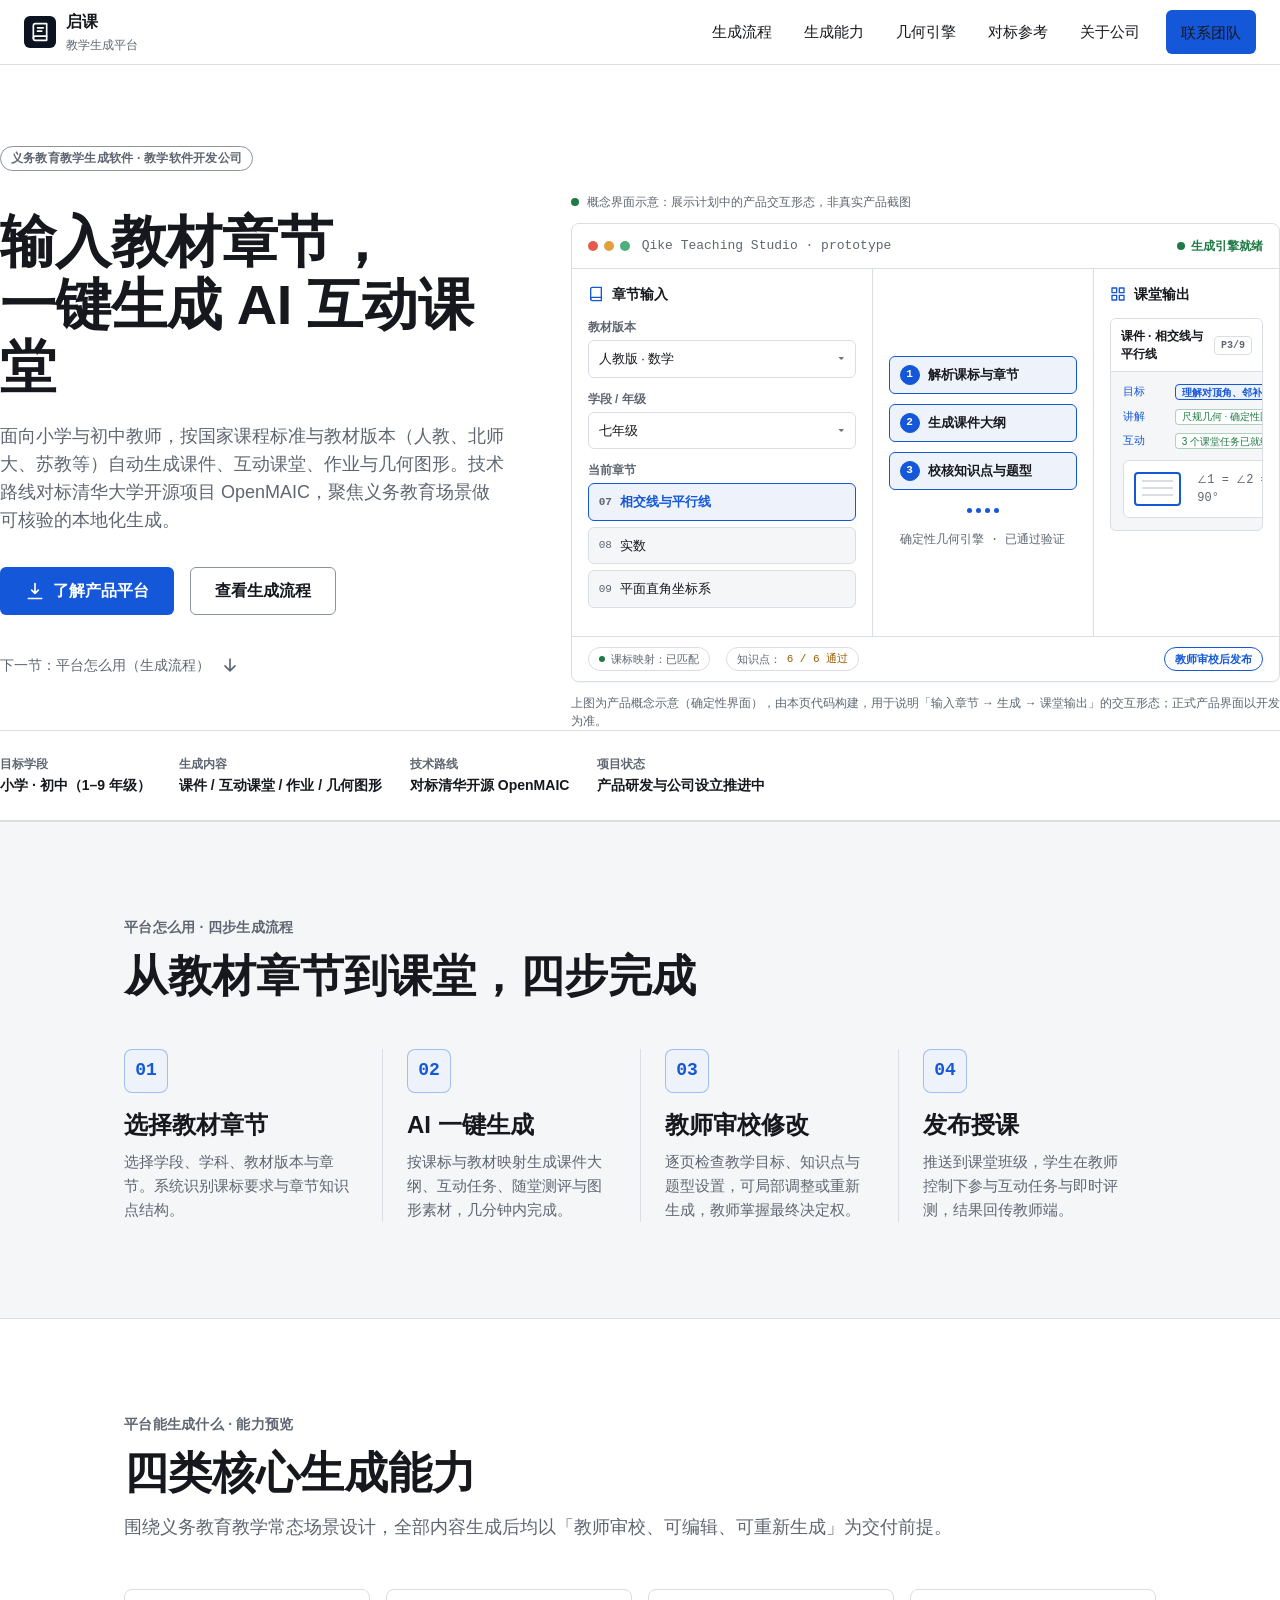
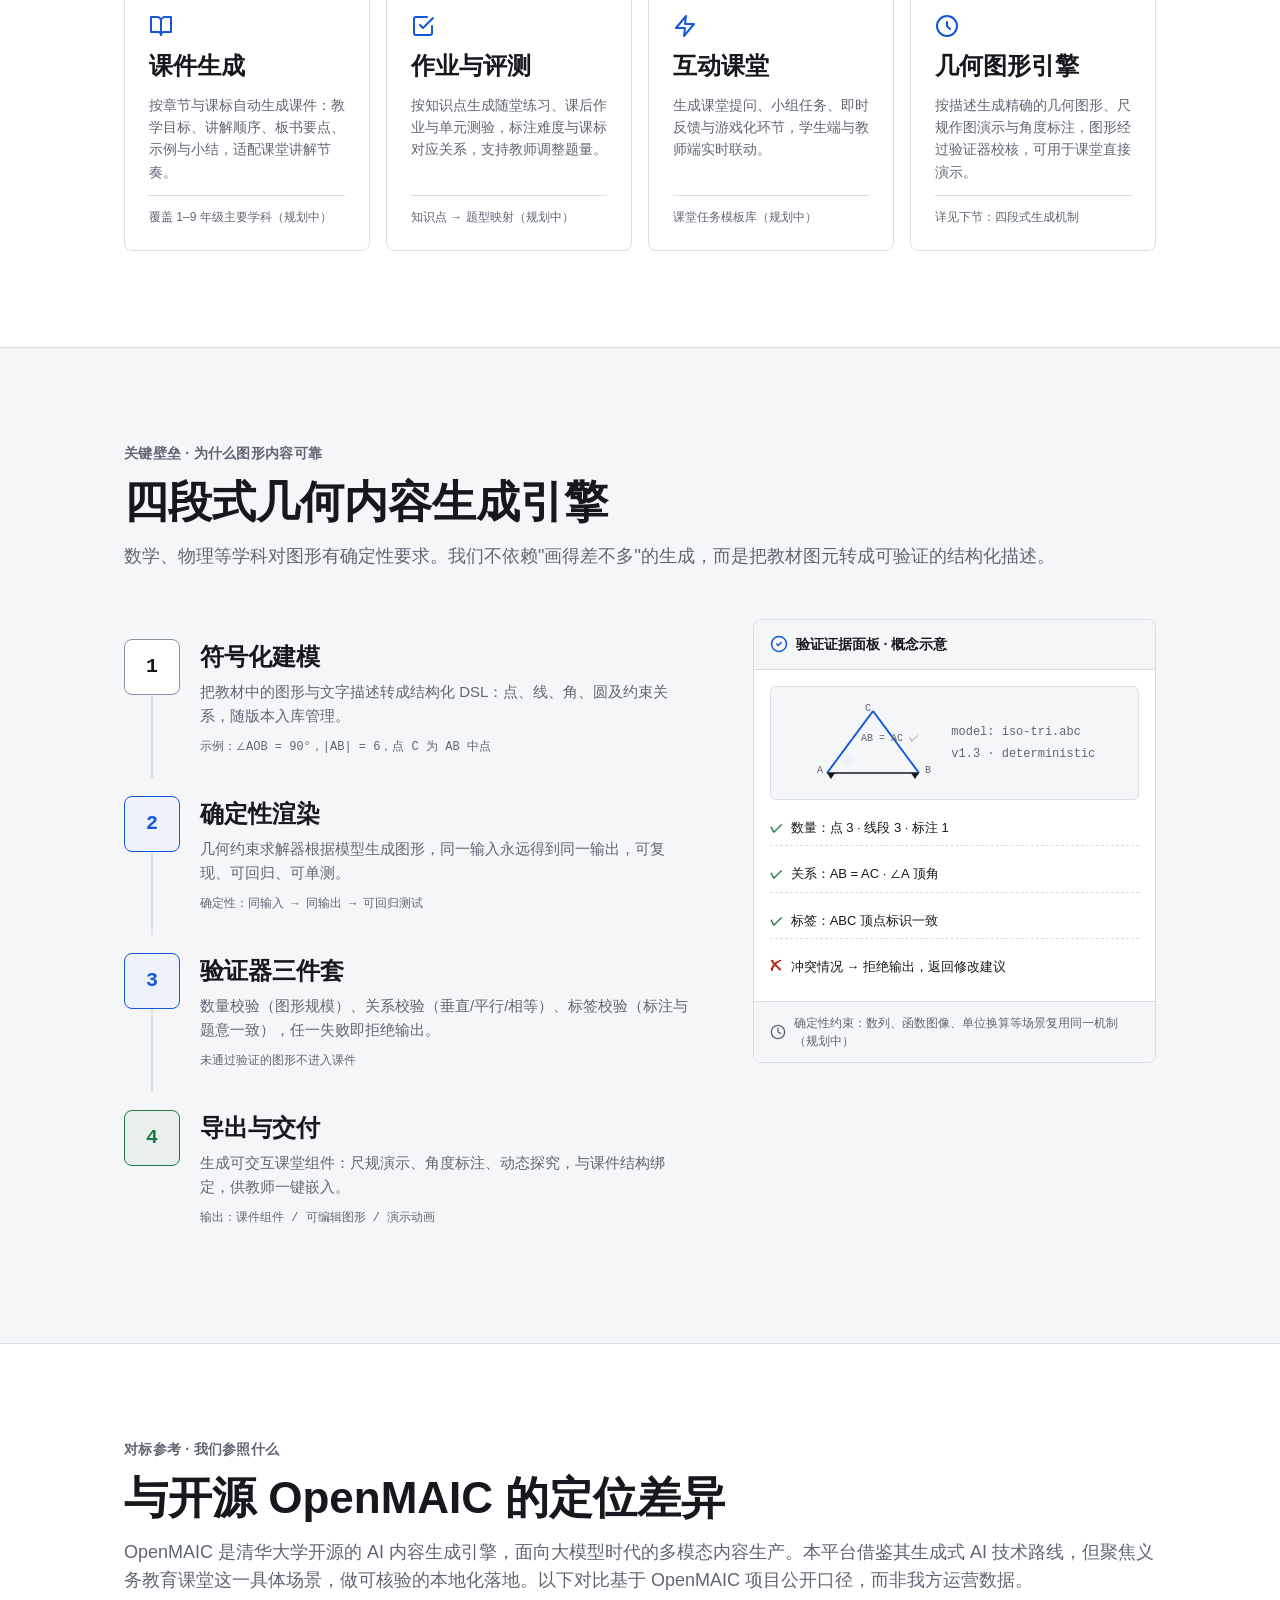
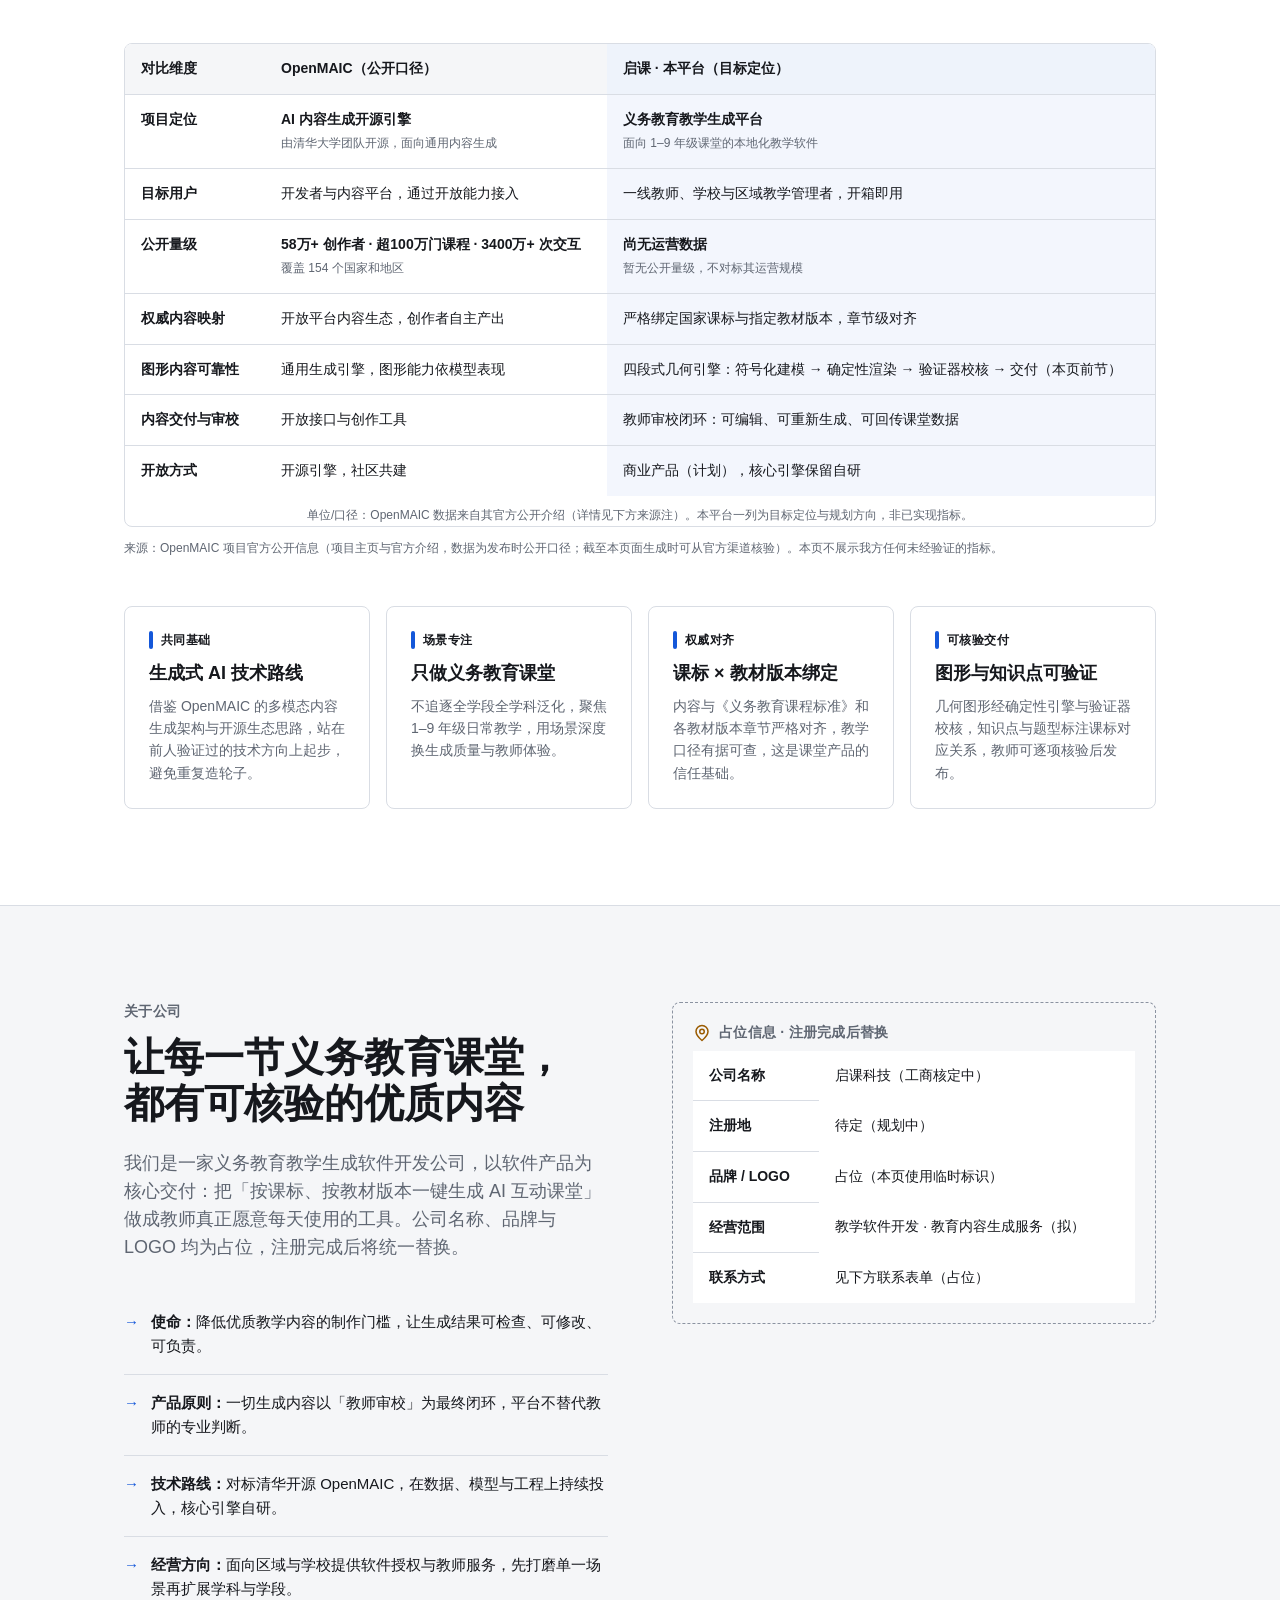
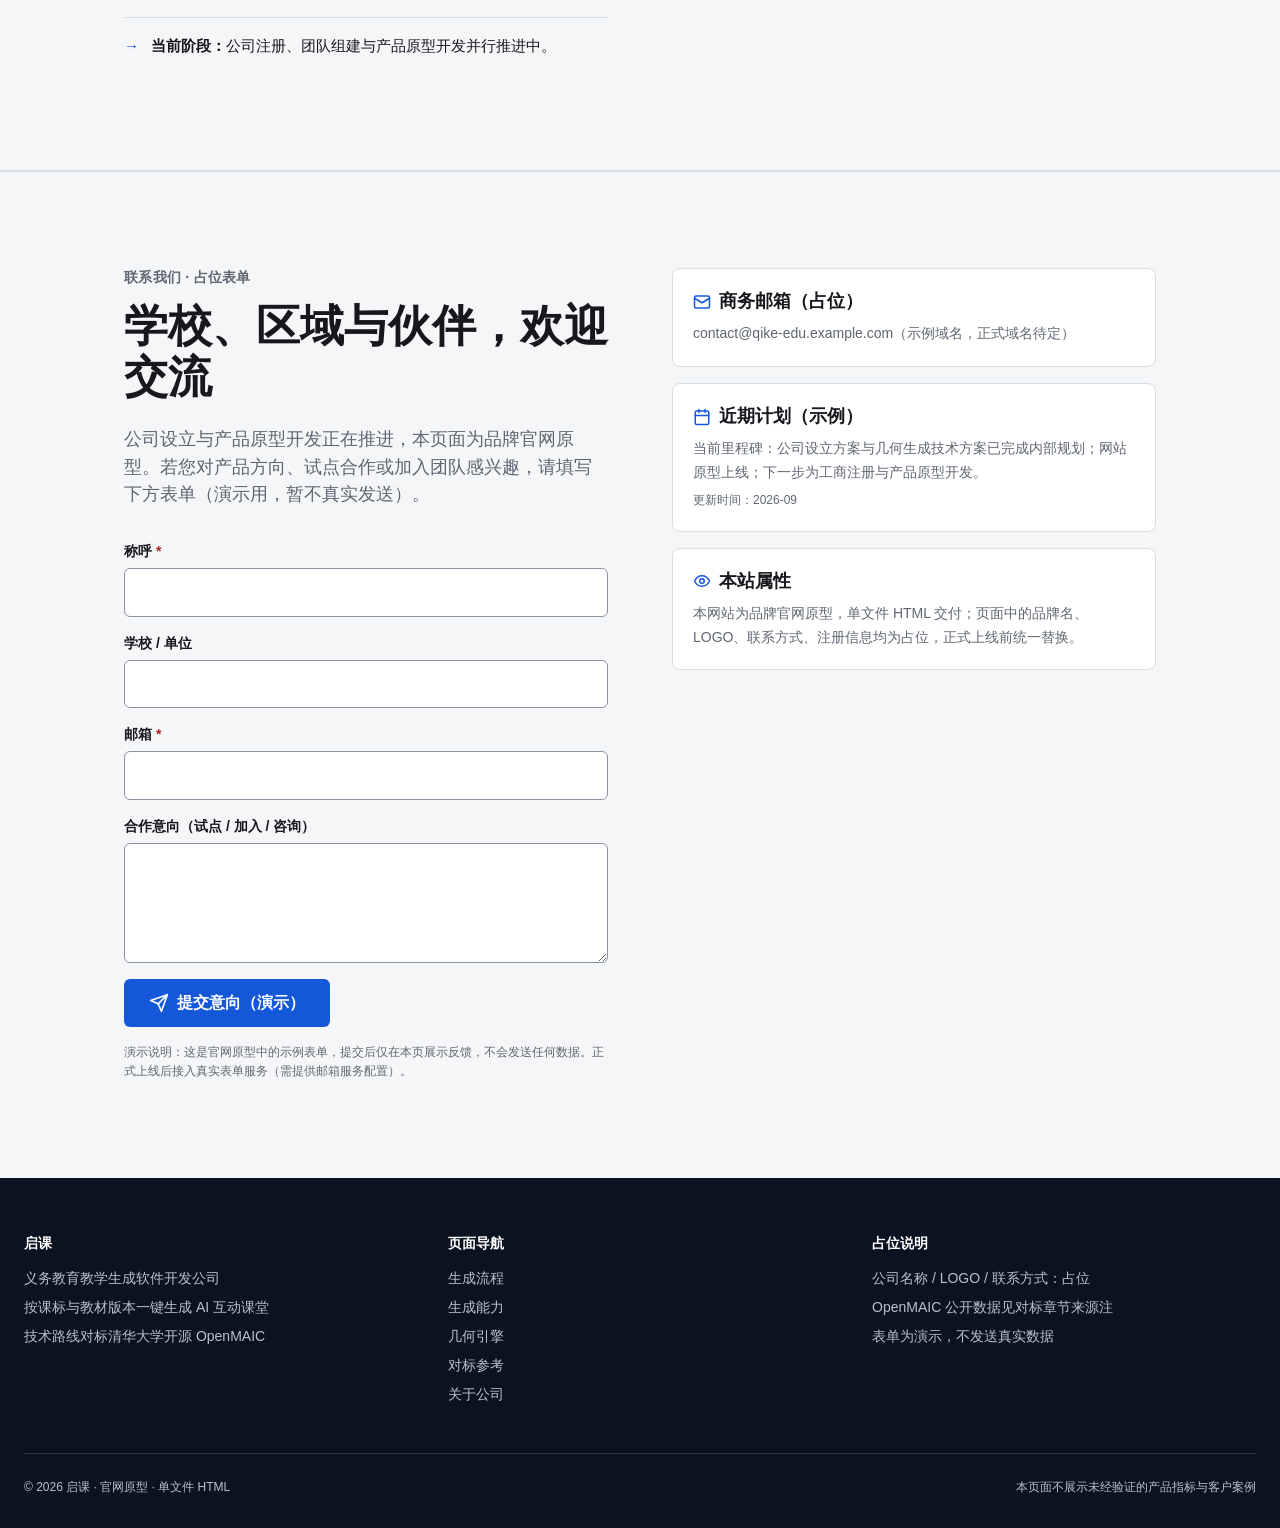
==== commit 58382b42: "Remove pending/preparation wording, refresh single-file homepage" ====
--- a/index.html
+++ b/index.html
@@ -3,9 +3,9 @@
 <head><meta name="design-suite-artifact-kind" content="website"><meta name="design-suite-delivery-adapter" content="static-export"><meta name="design-suite-delivery-format" content="single-html"><meta name="design-suite-asset-policy" content="inline-base64"><meta name="design-suite-export-mode" content="single-file"><meta name="design-suite-contract-sha256" content="370e5f28b3abedcfe1e6a75d80be99c14decdaf34d7dc1e95ad6c3d7f9c54b37"><script>(function(){var errors=[];window.__DESIGN_SUITE_STATIC_ERRORS__=errors;window.addEventListener("error",function(event){errors.push(event.message||event.type||"error")},true);window.addEventListener("unhandledrejection",function(event){errors.push(String(event.reason||"unhandledrejection"))})})();</script><script data-design-suite-sandbox-shim>(function(){var used=[];window.__DESIGN_SUITE_SANDBOX_VIOLATIONS__=used;function note(api){if(used.indexOf(api)<0)used.push(api)}function memoryStorage(){var map=Object.create(null);function keys(){return Object.keys(map)}return{get length(){return keys().length},key:function(index){var list=keys();return index>=0&&index<list.length?list[index]:null},getItem:function(key){key=String(key);return key in map?map[key]:null},setItem:function(key,value){map[String(key)]=String(value)},removeItem:function(key){delete map[String(key)]},clear:function(){map=Object.create(null)}}}["localStorage","sessionStorage"].forEach(function(name){var store=memoryStorage();try{Object.defineProperty(window,name,{configurable:true,get:function(){note(name);return store}})}catch(error){note(name+":shim-failed")}});var cookie="";try{Object.defineProperty(document,"cookie",{configurable:true,get:function(){note("document.cookie");return cookie},set:function(value){note("document.cookie");var pair=String(value).split(";")[0];if(pair)cookie=cookie?cookie+"; "+pair:pair}})}catch(error){note("document.cookie:shim-failed")}try{Object.defineProperty(window,"indexedDB",{configurable:true,get:function(){note("indexedDB");return null}})}catch(error){note("indexedDB:shim-failed")}})();</script>
 <meta charset="utf-8">
 <meta name="viewport" content="width=device-width, initial-scale=1">
-<meta name="description" content="面向义务教育阶段的教学生成软件公司（筹备中）：按课标与教材版本一键生成 AI 互动课堂与教学内容，对标清华大学开源 OpenMAIC。本页面为公司品牌官网原型。">
+<meta name="description" content="面向义务教育阶段的教学软件开发公司：按课标与教材版本一键生成 AI 互动课堂与教学内容，对标清华大学开源 OpenMAIC。本页面为公司品牌官网。">
 <link rel="icon" href="[data-uri]">
-<title>启课 · 义务教育教学生成平台（暂定名）</title>
+<title>启课 · 义务教育教学生成平台</title>
 <style>
 /* ============================================================
    科技证据风 · Technology Evidence System
@@ -434,11 +434,11 @@
 <!-- ======================= 导航 ======================= -->
 <header class="site-header">
   <div class="container-wide nav-row">
-    <a class="brand" href="#hero" aria-label="启课（暂定品牌名）首页">
+    <a class="brand" href="#hero" aria-label="启课品牌首页">
       <span class="brand-mark" aria-hidden="true">
         <svg width="20" height="20" viewBox="0 0 24 24" fill="none" stroke="currentColor" stroke-width="2" stroke-linecap="round" stroke-linejoin="round"><path d="M4 19.5A2.5 2.5 0 0 1 6.5 17H20"/><path d="M6.5 2H20v20H6.5A2.5 2.5 0 0 1 4 19.5v-15A2.5 2.5 0 0 1 6.5 2z"/><path d="M9 7h7M9 11h5"/></svg>
       </span>
-      <span>启课<span class="dash">教学生成平台 · 暂定名</span></span>
+      <span>启课<span class="dash">教学生成平台</span></span>
     </a>
     <nav class="nav-links" aria-label="主导航">
       <a href="#workflow">生成流程</a>
@@ -469,7 +469,7 @@
   <div class="container-wide hero-band">
     <div class="hero-grid">
       <div class="hero-copy">
-        <span class="note-tag hero-kicker">义务教育教学生成软件 · 公司筹备中</span>
+        <span class="note-tag hero-kicker">义务教育教学生成软件 · 教学软件开发公司</span>
         <h1 id="hero-title">输入教材章节，<br>一键生成 AI 互动课堂</h1>
         <p class="lead">面向小学与初中教师，按国家课程标准与教材版本（人教、北师大、苏教等）自动生成课件、互动课堂、作业与几何图形。技术路线对标清华大学开源项目 OpenMAIC，聚焦义务教育场景做可核验的本地化生成。</p>
         <div class="hero-actions">
@@ -552,7 +552,7 @@
       <div class="fact-item"><div class="fact-k">目标学段</div><div class="fact-v">小学 · 初中（1–9 年级）</div></div>
       <div class="fact-item"><div class="fact-k">生成内容</div><div class="fact-v">课件 / 互动课堂 / 作业 / 几何图形</div></div>
       <div class="fact-item"><div class="fact-k">技术路线</div><div class="fact-v">对标清华开源 OpenMAIC</div></div>
-      <div class="fact-item"><div class="fact-k">项目状态</div><div class="fact-v">公司筹备中 · 待注册</div></div>
+      <div class="fact-item"><div class="fact-k">项目状态</div><div class="fact-v">产品研发与公司设立推进中</div></div>
     </div>
   </div>
 </section>
@@ -723,7 +723,7 @@
           <tr>
             <th scope="row" class="dim">项目定位</th>
             <td><span class="cmp-name">AI 内容生成开源引擎</span><span class="cmp-tag">由清华大学团队开源，面向通用内容生成</span></td>
-            <td class="col-diff"><span class="cmp-name">义务教育教学生成平台</span><span class="cmp-tag">面向 1–9 年级课堂的本地化产品（筹备中）</span></td>
+            <td class="col-diff"><span class="cmp-name">义务教育教学生成平台</span><span class="cmp-tag">面向 1–9 年级课堂的本地化教学软件</span></td>
           </tr>
           <tr>
             <th scope="row" class="dim">目标用户</th>
@@ -733,7 +733,7 @@
           <tr>
             <th scope="row" class="dim">公开量级</th>
             <td><span class="cmp-name">58万+ 创作者 · 超100万门课程 · 3400万+ 次交互</span><span class="cmp-tag">覆盖 154 个国家和地区</span></td>
-            <td class="col-diff"><span class="cmp-name">尚无运营数据</span><span class="cmp-tag">处于筹备阶段，不对标其量级</span></td>
+            <td class="col-diff"><span class="cmp-name">尚无运营数据</span><span class="cmp-tag">暂无公开量级，不对标其运营规模</span></td>
           </tr>
           <tr>
             <th scope="row" class="dim">权威内容映射</th>
@@ -791,10 +791,10 @@
     <div class="company-grid">
       <div class="company-copy">
         <div class="section-head" style="margin-bottom:24px;">
-          <span class="label">关于公司 · 筹备中</span>
+          <span class="label">关于公司</span>
           <h2 id="company-title" style="font-size:40px;">让每一节义务教育课堂，<br>都有可核验的优质内容</h2>
         </div>
-        <p class="lead">我们计划成立一家义务教育教学生成软件开发公司（名称待定、尚在筹备），以软件产品为核心交付：把「按课标、按教材版本一键生成 AI 互动课堂」做成教师真正愿意每天使用的工具。公司名称、品牌与 LOGO 均为占位，注册完成后将统一替换。</p>
+        <p class="lead">我们是一家义务教育教学生成软件开发公司，以软件产品为核心交付：把「按课标、按教材版本一键生成 AI 互动课堂」做成教师真正愿意每天使用的工具。公司名称、品牌与 LOGO 均为占位，注册完成后将统一替换。</p>
         <ul class="pill-list">
           <li><span class="mark" aria-hidden="true">→</span><span><b>使命：</b>降低优质教学内容的制作门槛，让生成结果可检查、可修改、可负责。</span></li>
           <li><span class="mark" aria-hidden="true">→</span><span><b>产品原则：</b>一切生成内容以「教师审校」为最终闭环，平台不替代教师的专业判断。</span></li>
@@ -808,7 +808,7 @@
           <span class="label"><svg class="icon" viewBox="0 0 24 24" fill="none" stroke="currentColor" stroke-width="2" stroke-linecap="round" stroke-linejoin="round" aria-hidden="true"><circle cx="12" cy="10" r="3"/><path d="M12 2a8 8 0 0 0-8 8c0 5.25 8 12 8 12s8-6.75 8-12a8 8 0 0 0-8-8z"/></svg>占位信息 · 注册完成后替换</span>
           <table class="compare" style="min-width:0;border:none;">
             <tbody>
-              <tr><th scope="row" class="dim" style="background:transparent;">公司名称</th><td style="border:none;">启课科技（暂定名，待工商核定）</td></tr>
+              <tr><th scope="row" class="dim" style="background:transparent;">公司名称</th><td style="border:none;">启课科技（工商核定中）</td></tr>
               <tr><th scope="row" class="dim" style="background:transparent;">注册地</th><td style="border:none;">待定（规划中）</td></tr>
               <tr><th scope="row" class="dim" style="background:transparent;">品牌 / LOGO</th><td style="border:none;">占位（本页使用临时标识）</td></tr>
               <tr><th scope="row" class="dim" style="background:transparent;">经营范围</th><td style="border:none;">教学软件开发 · 教育内容生成服务（拟）</td></tr>
@@ -830,7 +830,7 @@
           <span class="label">联系我们 · 占位表单</span>
           <h2 id="contact-title">学校、区域与伙伴，欢迎交流</h2>
         </div>
-        <p class="lead" style="margin-bottom:32px;">公司尚在筹备阶段，本页面为品牌官网原型。若您对产品方向、试点合作或加入团队感兴趣，请填写下方表单（演示用，暂不真实发送）。</p>
+        <p class="lead" style="margin-bottom:32px;">公司设立与产品原型开发正在推进，本页面为品牌官网原型。若您对产品方向、试点合作或加入团队感兴趣，请填写下方表单（演示用，暂不真实发送）。</p>
         <form class="form" id="contact-form" novalidate>
           <div class="f-group">
             <label for="cf-name">称呼 <span class="req" aria-hidden="true">*</span></label>
@@ -866,12 +866,12 @@
           <p>contact@qike-edu.example.com（示例域名，正式域名待定）</p>
         </div>
         <div class="contact-card">
-          <h4><svg class="icon" viewBox="0 0 24 24" fill="none" stroke="currentColor" stroke-width="2" stroke-linecap="round" stroke-linejoin="round" aria-hidden="true"><circle cx="12" cy="12" r="10"/><path d="M12 6v6l4 2"/></svg>筹备进度（示例）</h4>
+          <h4><svg class="icon" viewBox="0 0 24 24" fill="none" stroke="currentColor" stroke-width="2" stroke-linecap="round" stroke-linejoin="round" aria-hidden="true"><rect x="3" y="4" width="18" height="18" rx="2"/><path d="M16 2v4M8 2v4M3 10h18"/></svg>近期计划（示例）</h4>
           <p>当前里程碑：公司设立方案与几何生成技术方案已完成内部规划；网站原型上线；下一步为工商注册与产品原型开发。<span class="footnote" style="display:block;margin-top:6px;">更新时间：2026-09</span></p>
         </div>
         <div class="contact-card">
           <h4><svg class="icon" viewBox="0 0 24 24" fill="none" stroke="currentColor" stroke-width="2" stroke-linecap="round" stroke-linejoin="round" aria-hidden="true"><path d="M2 12s3.5-7 10-7 10 7 10 7-3.5 7-10 7-10-7-10-7z"/><circle cx="12" cy="12" r="3"/></svg>本站属性</h4>
-          <p>本网站为筹备期品牌官网原型，单文件 HTML 交付；页面中的品牌名、LOGO、联系方式、注册信息均为占位，正式上线前统一替换。</p>
+          <p>本网站为品牌官网原型，单文件 HTML 交付；页面中的品牌名、LOGO、联系方式、注册信息均为占位，正式上线前统一替换。</p>
         </div>
       </div>
     </div>
@@ -884,9 +884,9 @@
   <div class="container-wide">
     <div class="f-grid">
       <div>
-        <h4>启课（暂定名）</h4>
+<h4>启课</h4>
         <ul>
-          <li>义务教育教学生成软件开发公司（筹备中）</li>
+          <li>义务教育教学生成软件开发公司</li>
           <li>按课标与教材版本一键生成 AI 互动课堂</li>
           <li>技术路线对标清华大学开源 OpenMAIC</li>
         </ul>
@@ -911,7 +911,7 @@
       </div>
     </div>
     <div class="f-bottom">
-      <span>© 2026 启课（暂定名）· 筹备期官网原型 · 单文件 HTML</span>
+      <span>© 2026 启课 · 官网原型 · 单文件 HTML</span>
       <span>本页面不展示未经验证的产品指标与客户案例</span>
     </div>
   </div>
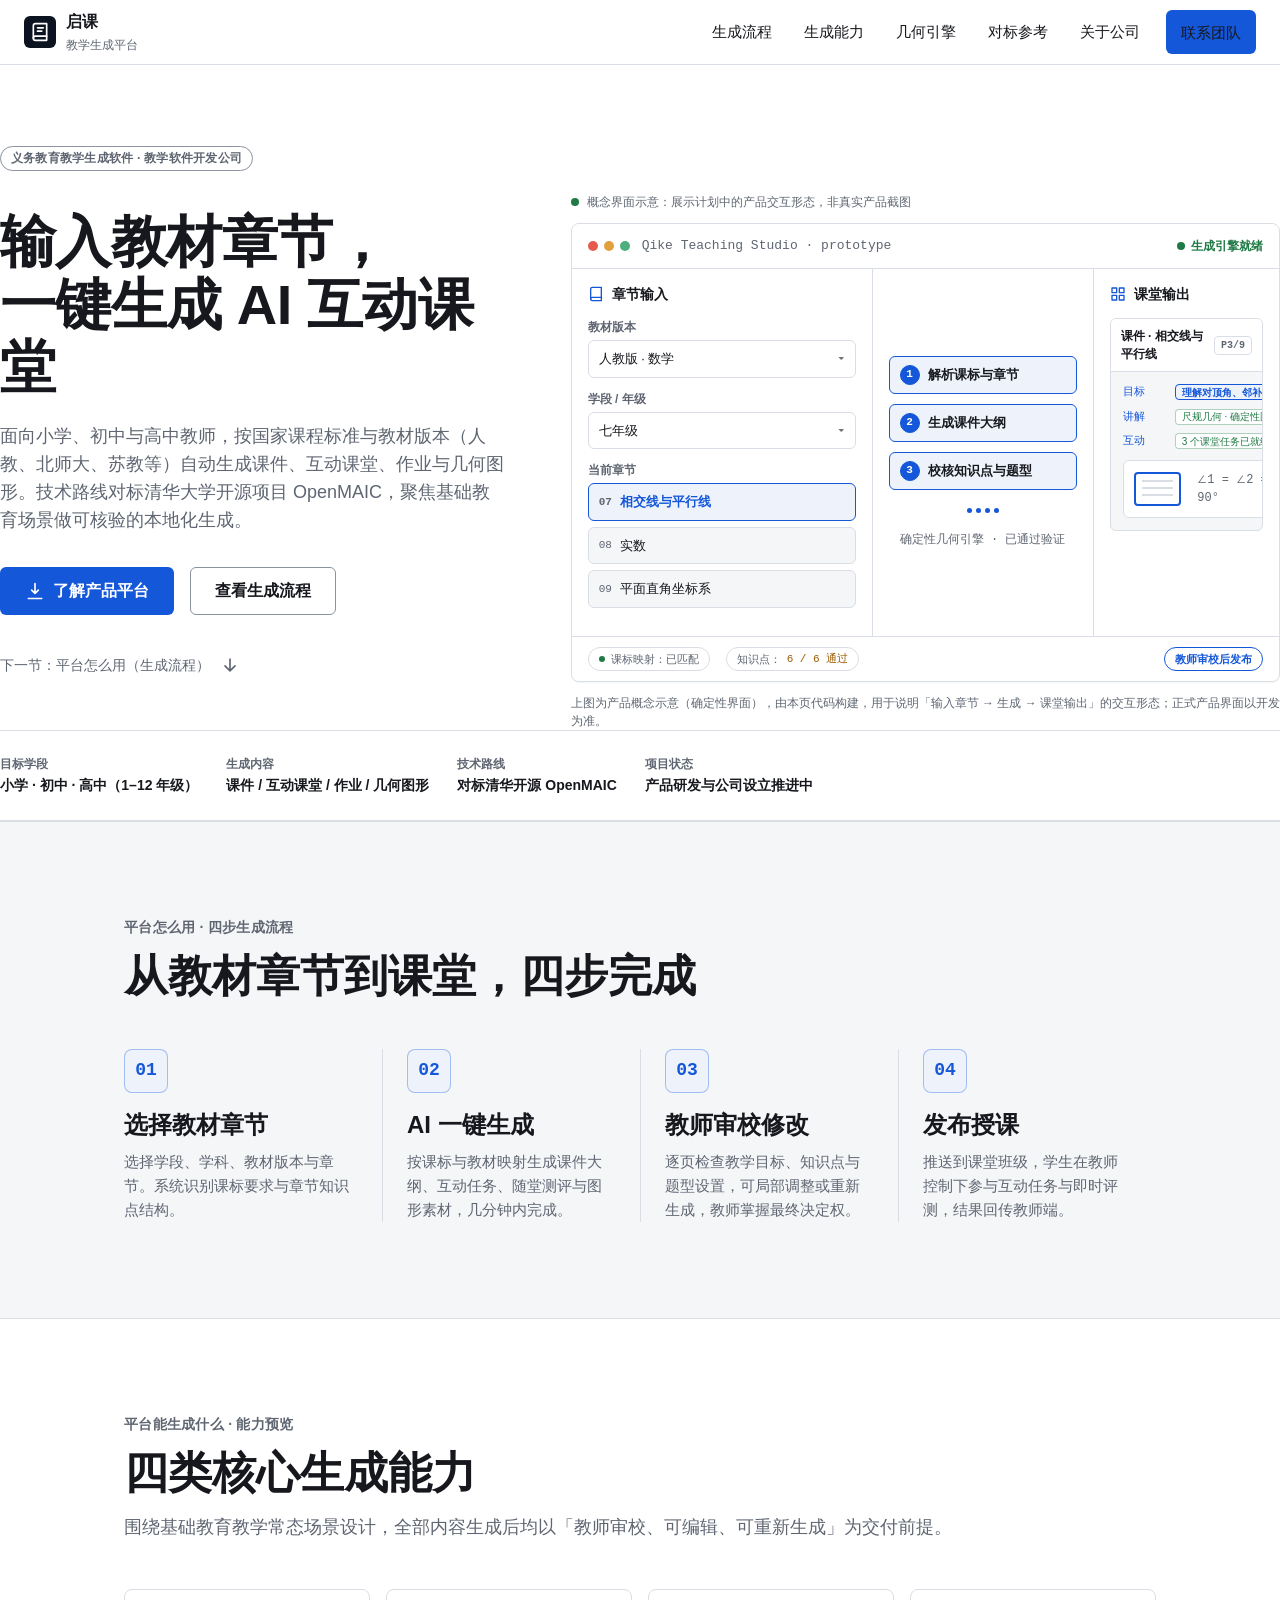
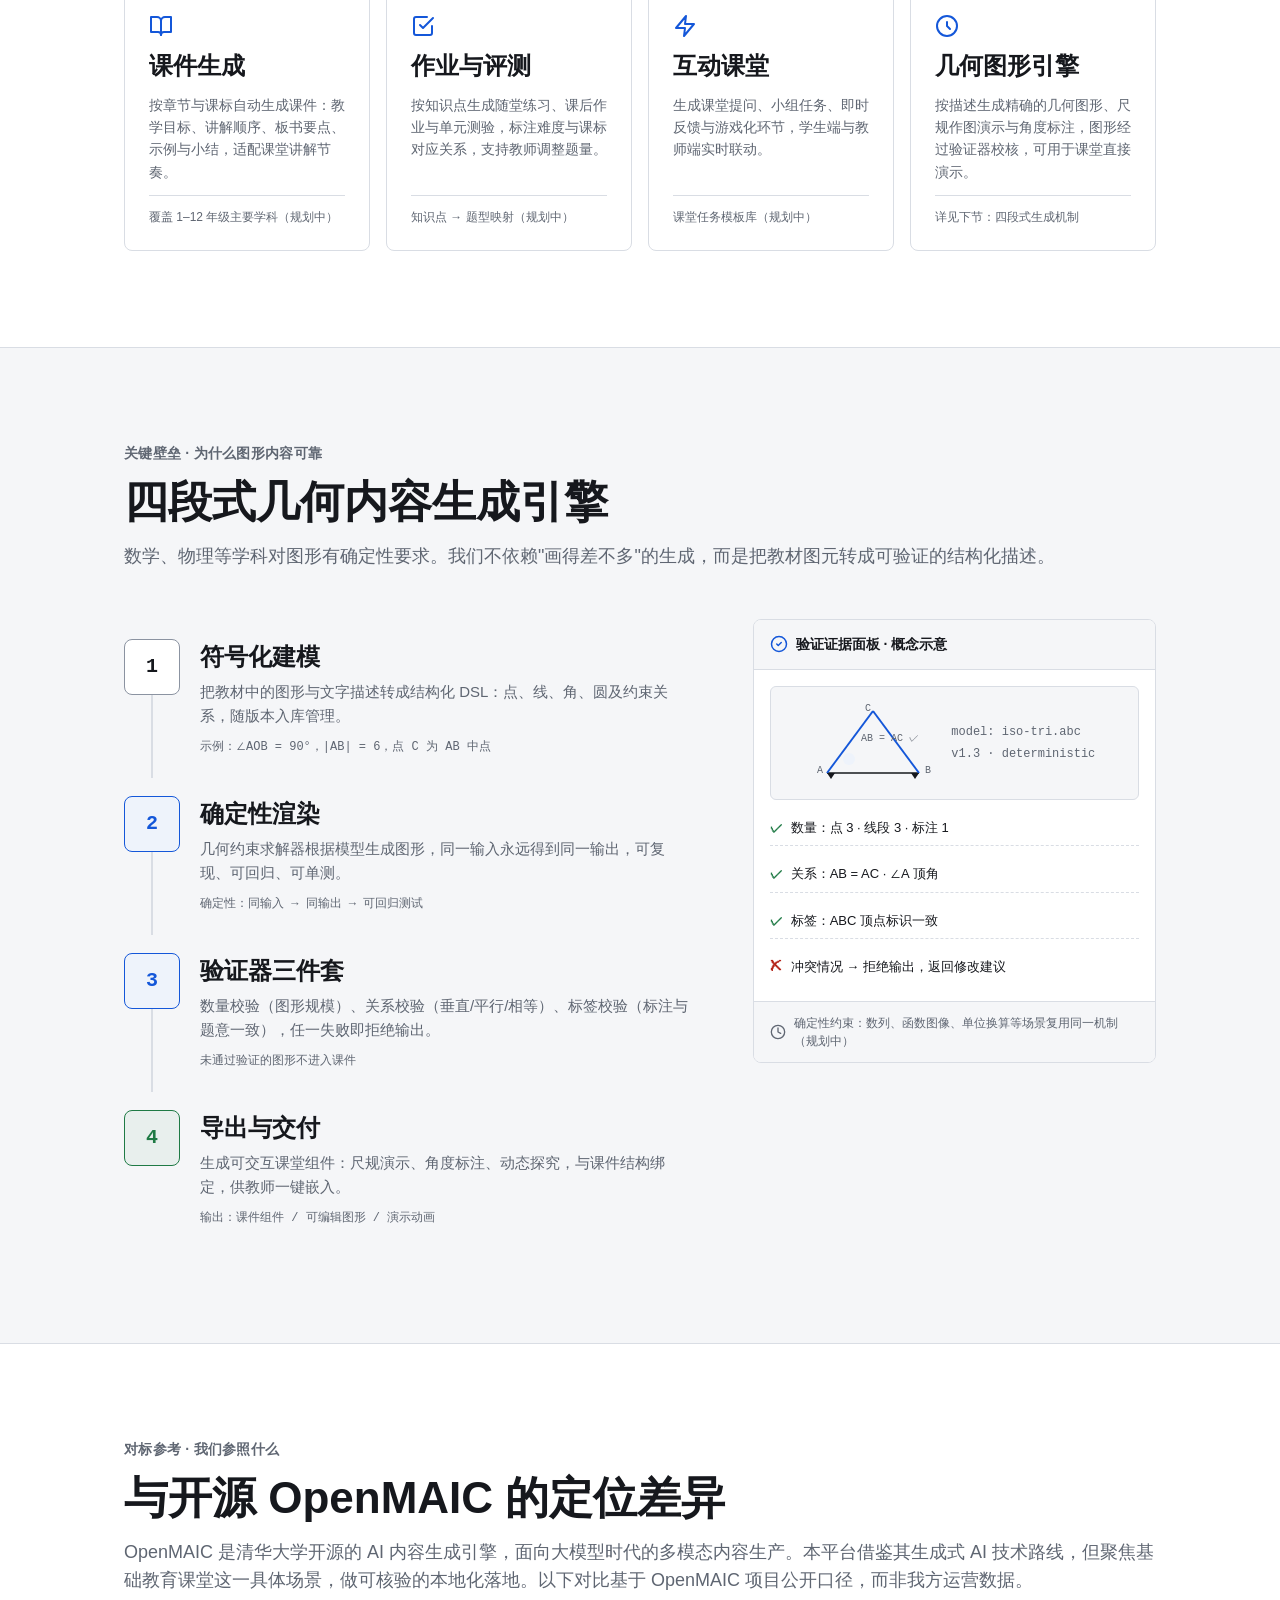
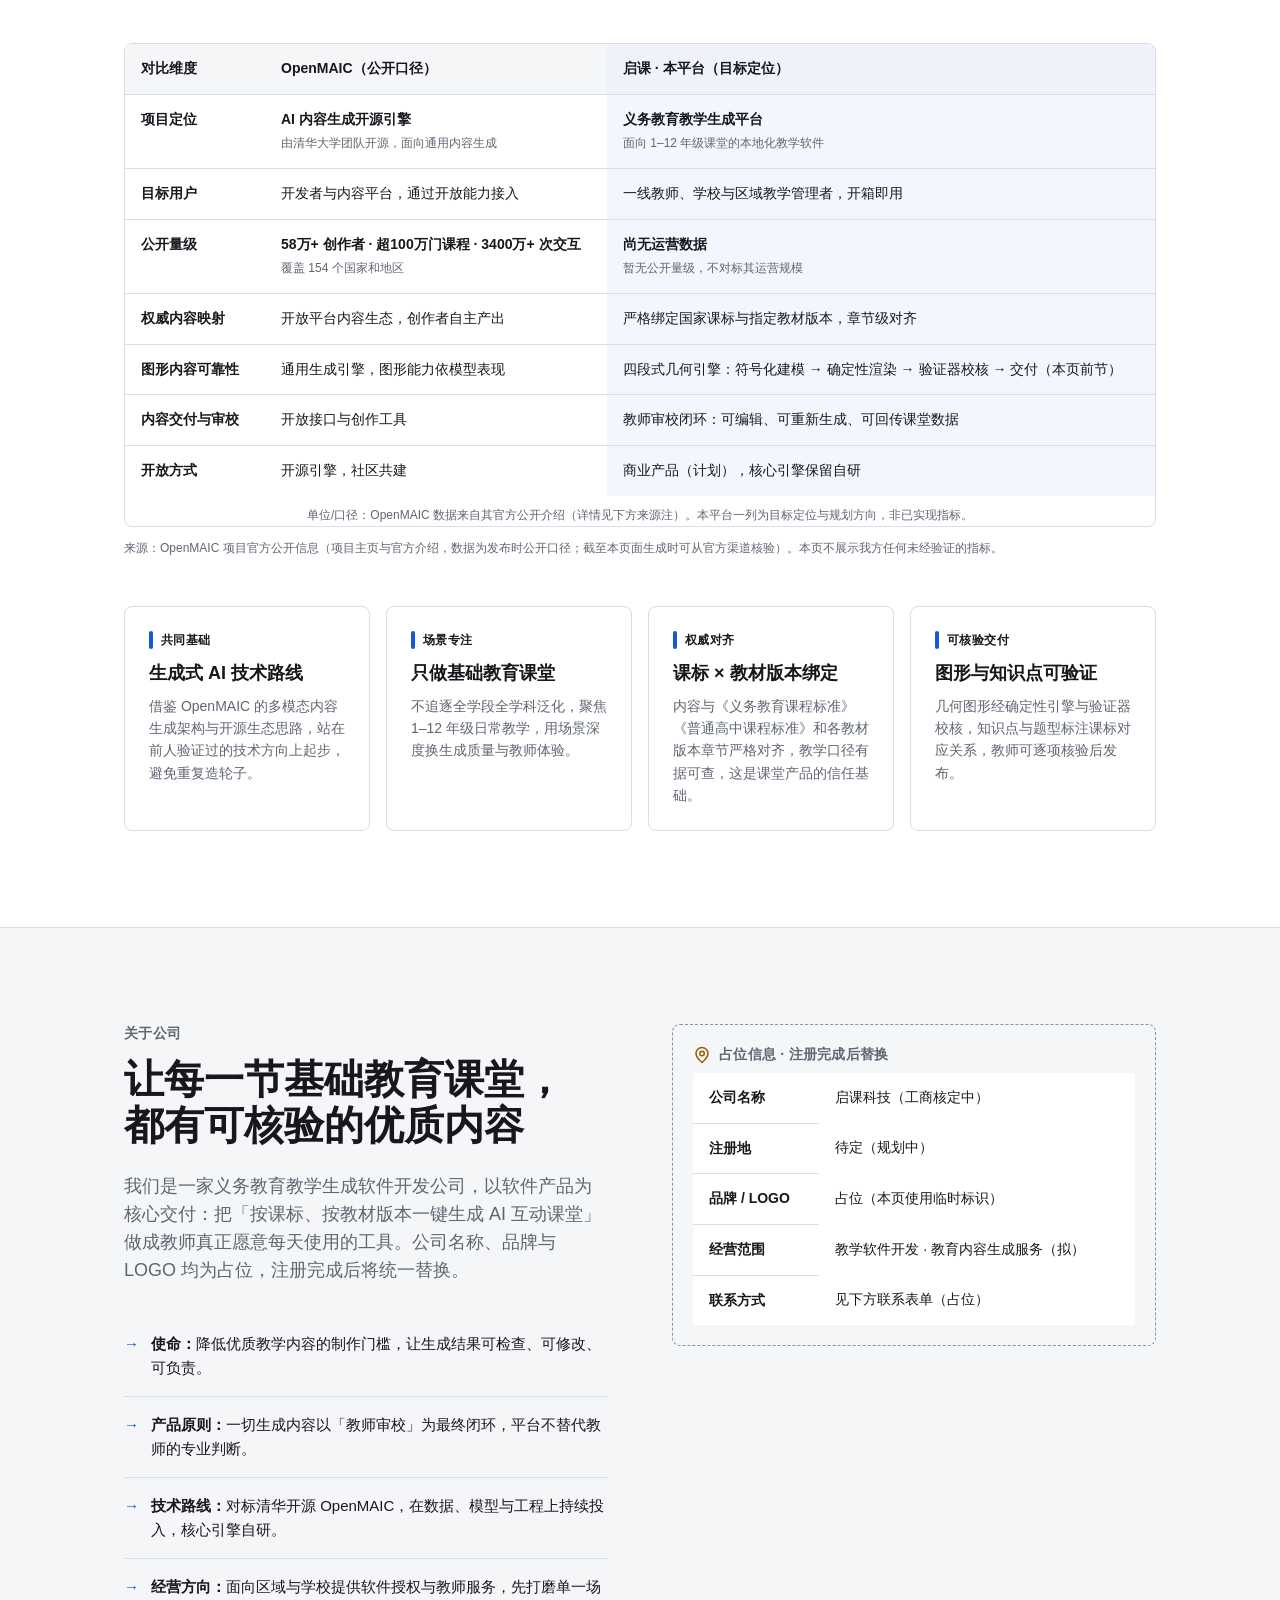
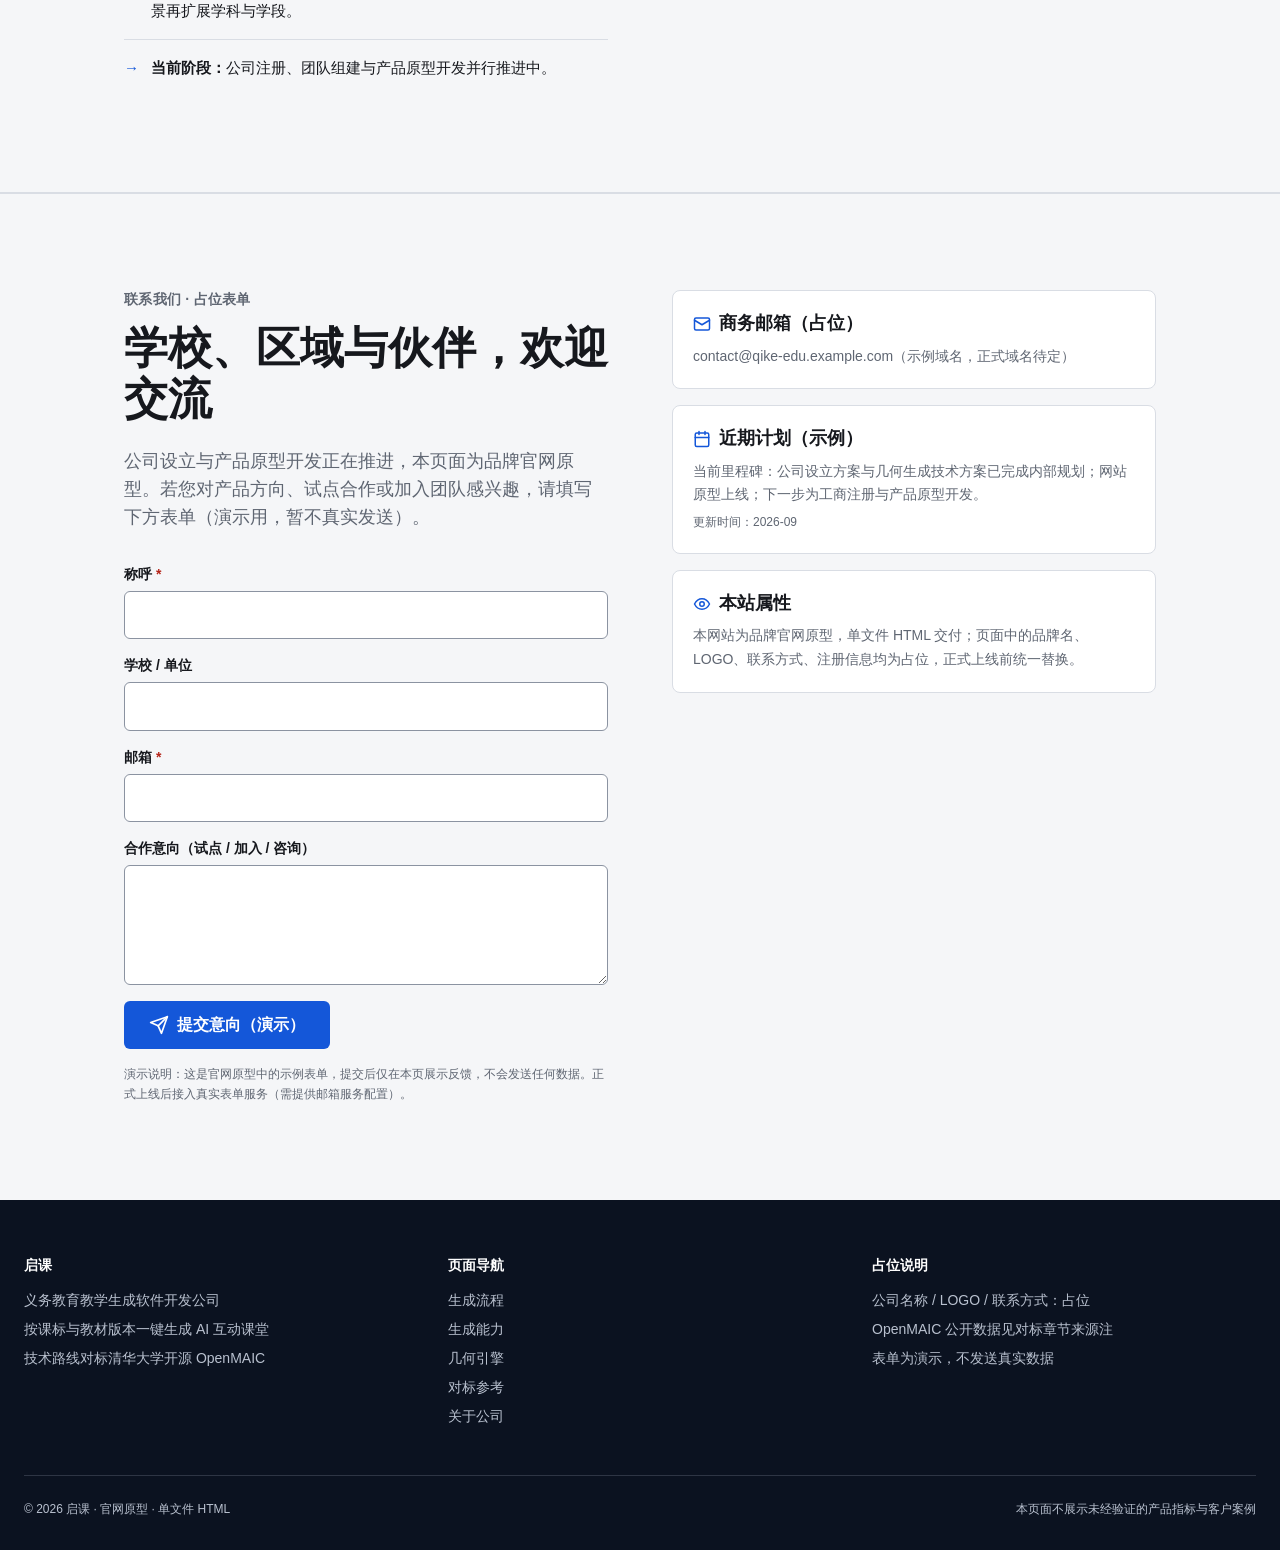
==== commit b0bf2798: "Extend grade coverage to 1-12 (add high school)" ====
--- a/index.html
+++ b/index.html
@@ -3,7 +3,7 @@
 <head><meta name="design-suite-artifact-kind" content="website"><meta name="design-suite-delivery-adapter" content="static-export"><meta name="design-suite-delivery-format" content="single-html"><meta name="design-suite-asset-policy" content="inline-base64"><meta name="design-suite-export-mode" content="single-file"><meta name="design-suite-contract-sha256" content="370e5f28b3abedcfe1e6a75d80be99c14decdaf34d7dc1e95ad6c3d7f9c54b37"><script>(function(){var errors=[];window.__DESIGN_SUITE_STATIC_ERRORS__=errors;window.addEventListener("error",function(event){errors.push(event.message||event.type||"error")},true);window.addEventListener("unhandledrejection",function(event){errors.push(String(event.reason||"unhandledrejection"))})})();</script><script data-design-suite-sandbox-shim>(function(){var used=[];window.__DESIGN_SUITE_SANDBOX_VIOLATIONS__=used;function note(api){if(used.indexOf(api)<0)used.push(api)}function memoryStorage(){var map=Object.create(null);function keys(){return Object.keys(map)}return{get length(){return keys().length},key:function(index){var list=keys();return index>=0&&index<list.length?list[index]:null},getItem:function(key){key=String(key);return key in map?map[key]:null},setItem:function(key,value){map[String(key)]=String(value)},removeItem:function(key){delete map[String(key)]},clear:function(){map=Object.create(null)}}}["localStorage","sessionStorage"].forEach(function(name){var store=memoryStorage();try{Object.defineProperty(window,name,{configurable:true,get:function(){note(name);return store}})}catch(error){note(name+":shim-failed")}});var cookie="";try{Object.defineProperty(document,"cookie",{configurable:true,get:function(){note("document.cookie");return cookie},set:function(value){note("document.cookie");var pair=String(value).split(";")[0];if(pair)cookie=cookie?cookie+"; "+pair:pair}})}catch(error){note("document.cookie:shim-failed")}try{Object.defineProperty(window,"indexedDB",{configurable:true,get:function(){note("indexedDB");return null}})}catch(error){note("indexedDB:shim-failed")}})();</script>
 <meta charset="utf-8">
 <meta name="viewport" content="width=device-width, initial-scale=1">
-<meta name="description" content="面向义务教育阶段的教学软件开发公司：按课标与教材版本一键生成 AI 互动课堂与教学内容，对标清华大学开源 OpenMAIC。本页面为公司品牌官网。">
+<meta name="description" content="面向基础教育阶段的教学软件开发公司：覆盖小学至高中，按课标与教材版本一键生成 AI 互动课堂与教学内容，对标清华大学开源 OpenMAIC。本页面为公司品牌官网。">
 <link rel="icon" href="[data-uri]">
 <title>启课 · 义务教育教学生成平台</title>
 <style>
@@ -471,7 +471,7 @@
       <div class="hero-copy">
         <span class="note-tag hero-kicker">义务教育教学生成软件 · 教学软件开发公司</span>
         <h1 id="hero-title">输入教材章节，<br>一键生成 AI 互动课堂</h1>
-        <p class="lead">面向小学与初中教师，按国家课程标准与教材版本（人教、北师大、苏教等）自动生成课件、互动课堂、作业与几何图形。技术路线对标清华大学开源项目 OpenMAIC，聚焦义务教育场景做可核验的本地化生成。</p>
+        <p class="lead">面向小学、初中与高中教师，按国家课程标准与教材版本（人教、北师大、苏教等）自动生成课件、互动课堂、作业与几何图形。技术路线对标清华大学开源项目 OpenMAIC，聚焦基础教育场景做可核验的本地化生成。</p>
         <div class="hero-actions">
           <a class="btn btn-primary" href="#capabilities">
             <svg class="icon" viewBox="0 0 24 24" fill="none" stroke="currentColor" stroke-width="2" stroke-linecap="round" stroke-linejoin="round" aria-hidden="true"><path d="M12 3v12m0 0l-4-4m4 4l4-4"/><path d="M4 21h16"/></svg>
@@ -549,7 +549,7 @@
       </div>
     </div>
     <div class="hero-facts">
-      <div class="fact-item"><div class="fact-k">目标学段</div><div class="fact-v">小学 · 初中（1–9 年级）</div></div>
+      <div class="fact-item"><div class="fact-k">目标学段</div><div class="fact-v">小学 · 初中 · 高中（1–12 年级）</div></div>
       <div class="fact-item"><div class="fact-k">生成内容</div><div class="fact-v">课件 / 互动课堂 / 作业 / 几何图形</div></div>
       <div class="fact-item"><div class="fact-k">技术路线</div><div class="fact-v">对标清华开源 OpenMAIC</div></div>
       <div class="fact-item"><div class="fact-k">项目状态</div><div class="fact-v">产品研发与公司设立推进中</div></div>
@@ -595,14 +595,14 @@
     <div class="section-head">
       <span class="label">平台能生成什么 · 能力预览</span>
       <h2 id="cap-title">四类核心生成能力</h2>
-      <p class="lead" style="margin-top:16px;">围绕义务教育教学常态场景设计，全部内容生成后均以「教师审校、可编辑、可重新生成」为交付前提。</p>
+      <p class="lead" style="margin-top:16px;">围绕基础教育教学常态场景设计，全部内容生成后均以「教师审校、可编辑、可重新生成」为交付前提。</p>
     </div>
     <div class="cards">
       <article class="card">
         <svg class="icon" viewBox="0 0 24 24" fill="none" stroke="currentColor" stroke-width="2" stroke-linecap="round" stroke-linejoin="round" aria-hidden="true"><path d="M2 3h6a4 4 0 0 1 4 4v14a3 3 0 0 0-3-3H2z"/><path d="M22 3h-6a4 4 0 0 0-4 4v14a3 3 0 0 1 3-3h7z"/></svg>
         <h3>课件生成</h3>
         <p>按章节与课标自动生成课件：教学目标、讲解顺序、板书要点、示例与小结，适配课堂讲解节奏。</p>
-        <div class="card-meta">覆盖 1–9 年级主要学科（规划中）</div>
+        <div class="card-meta">覆盖 1–12 年级主要学科（规划中）</div>
       </article>
       <article class="card">
         <svg class="icon" viewBox="0 0 24 24" fill="none" stroke="currentColor" stroke-width="2" stroke-linecap="round" stroke-linejoin="round" aria-hidden="true"><path d="M9 11l3 3L22 4"/><path d="M21 12v7a2 2 0 0 1-2 2H5a2 2 0 0 1-2-2V5a2 2 0 0 1 2-2h11"/></svg>
@@ -707,7 +707,7 @@
     <div class="section-head">
       <span class="label">对标参考 · 我们参照什么</span>
       <h2 id="bench-title">与开源 OpenMAIC 的定位差异</h2>
-      <p class="lead" style="margin-top:16px;">OpenMAIC 是清华大学开源的 AI 内容生成引擎，面向大模型时代的多模态内容生产。本平台借鉴其生成式 AI 技术路线，但聚焦义务教育课堂这一具体场景，做可核验的本地化落地。以下对比基于 OpenMAIC 项目公开口径，而非我方运营数据。</p>
+      <p class="lead" style="margin-top:16px;">OpenMAIC 是清华大学开源的 AI 内容生成引擎，面向大模型时代的多模态内容生产。本平台借鉴其生成式 AI 技术路线，但聚焦基础教育课堂这一具体场景，做可核验的本地化落地。以下对比基于 OpenMAIC 项目公开口径，而非我方运营数据。</p>
     </div>
     <div class="compare-wrap" tabindex="0" aria-label="OpenMAIC 与本平台对比表，可横向滚动">
       <table class="compare">
@@ -723,7 +723,7 @@
           <tr>
             <th scope="row" class="dim">项目定位</th>
             <td><span class="cmp-name">AI 内容生成开源引擎</span><span class="cmp-tag">由清华大学团队开源，面向通用内容生成</span></td>
-            <td class="col-diff"><span class="cmp-name">义务教育教学生成平台</span><span class="cmp-tag">面向 1–9 年级课堂的本地化教学软件</span></td>
+            <td class="col-diff"><span class="cmp-name">义务教育教学生成平台</span><span class="cmp-tag">面向 1–12 年级课堂的本地化教学软件</span></td>
           </tr>
           <tr>
             <th scope="row" class="dim">目标用户</th>
@@ -768,13 +768,13 @@
       </div>
       <div class="diff-card">
         <span class="diff-k"><span class="bar" aria-hidden="true"></span>场景专注</span>
-        <h4>只做义务教育课堂</h4>
-        <p>不追逐全学段全学科泛化，聚焦 1–9 年级日常教学，用场景深度换生成质量与教师体验。</p>
+        <h4>只做基础教育课堂</h4>
+        <p>不追逐全学段全学科泛化，聚焦 1–12 年级日常教学，用场景深度换生成质量与教师体验。</p>
       </div>
       <div class="diff-card">
         <span class="diff-k"><span class="bar" aria-hidden="true"></span>权威对齐</span>
         <h4>课标 × 教材版本绑定</h4>
-        <p>内容与《义务教育课程标准》和各教材版本章节严格对齐，教学口径有据可查，这是课堂产品的信任基础。</p>
+        <p>内容与《义务教育课程标准》《普通高中课程标准》和各教材版本章节严格对齐，教学口径有据可查，这是课堂产品的信任基础。</p>
       </div>
       <div class="diff-card">
         <span class="diff-k"><span class="bar" aria-hidden="true"></span>可核验交付</span>
@@ -792,7 +792,7 @@
       <div class="company-copy">
         <div class="section-head" style="margin-bottom:24px;">
           <span class="label">关于公司</span>
-          <h2 id="company-title" style="font-size:40px;">让每一节义务教育课堂，<br>都有可核验的优质内容</h2>
+          <h2 id="company-title" style="font-size:40px;">让每一节基础教育课堂，<br>都有可核验的优质内容</h2>
         </div>
         <p class="lead">我们是一家义务教育教学生成软件开发公司，以软件产品为核心交付：把「按课标、按教材版本一键生成 AI 互动课堂」做成教师真正愿意每天使用的工具。公司名称、品牌与 LOGO 均为占位，注册完成后将统一替换。</p>
         <ul class="pill-list">
